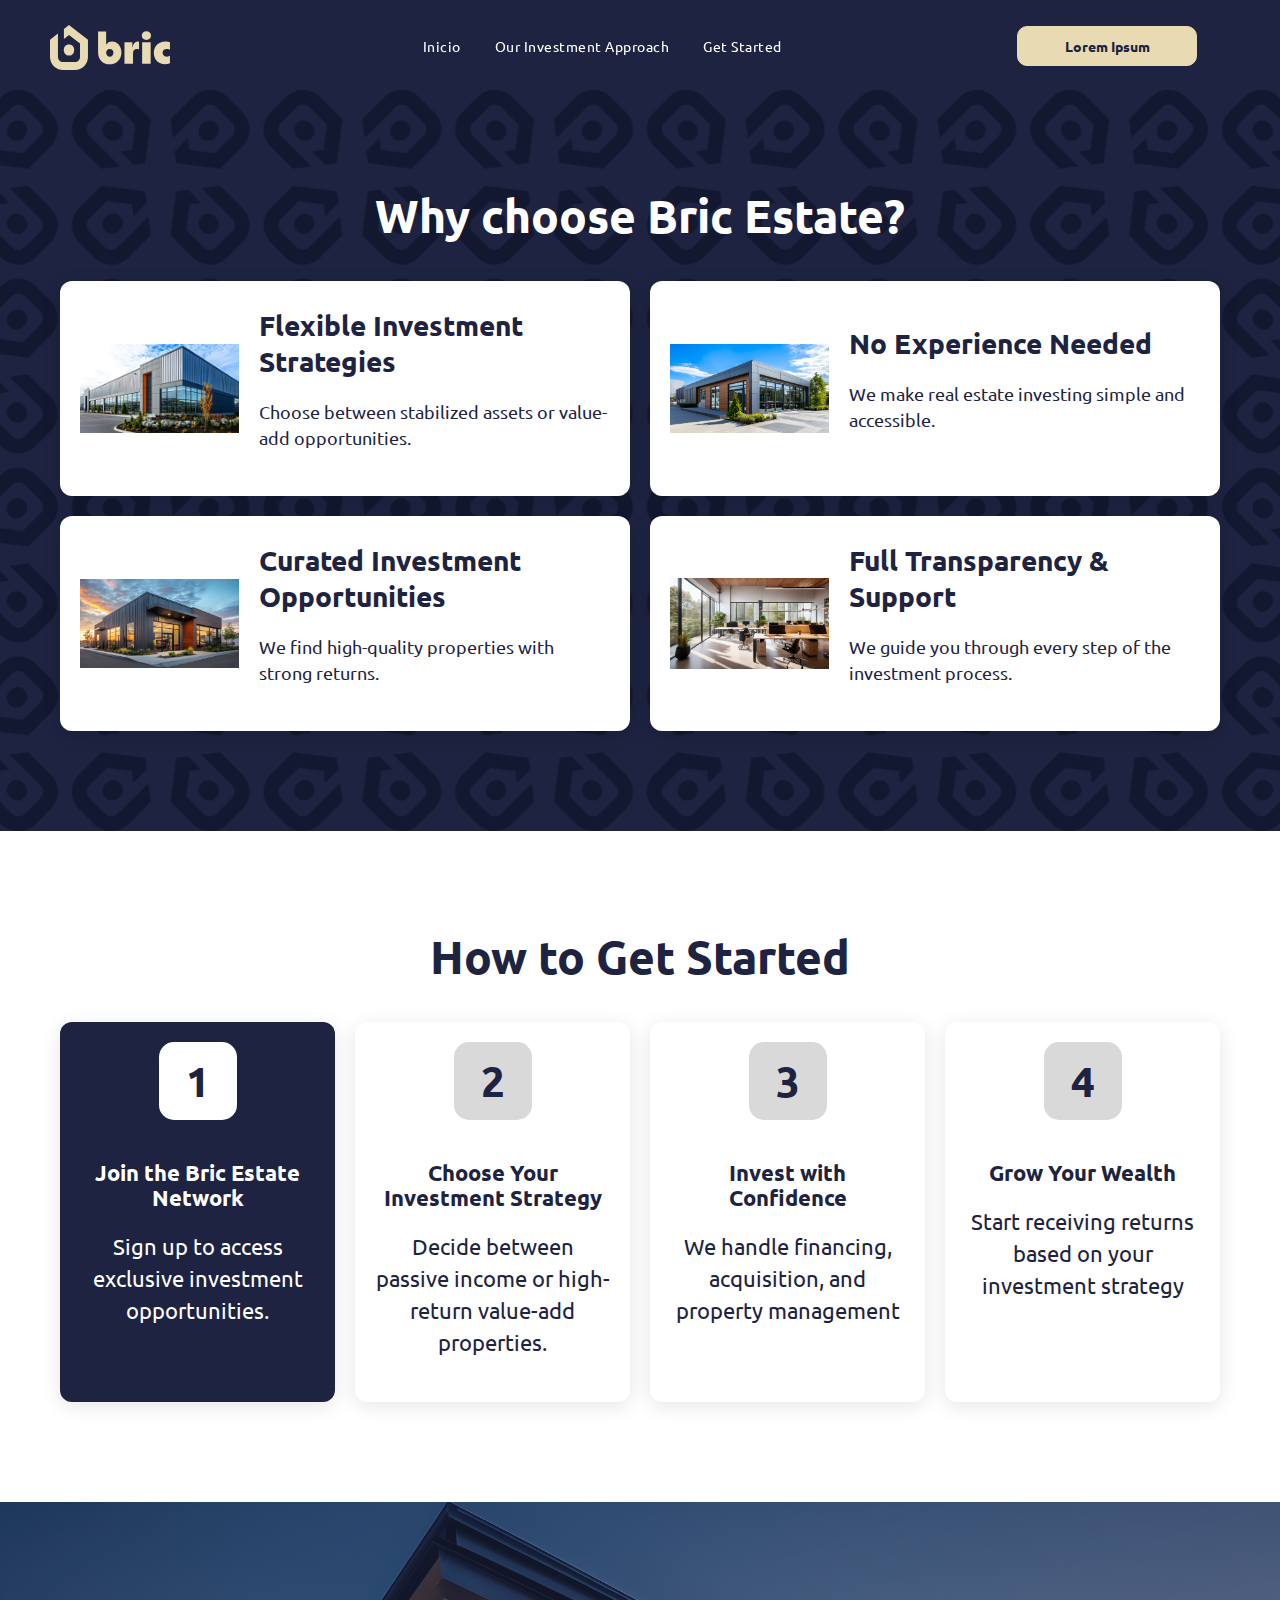
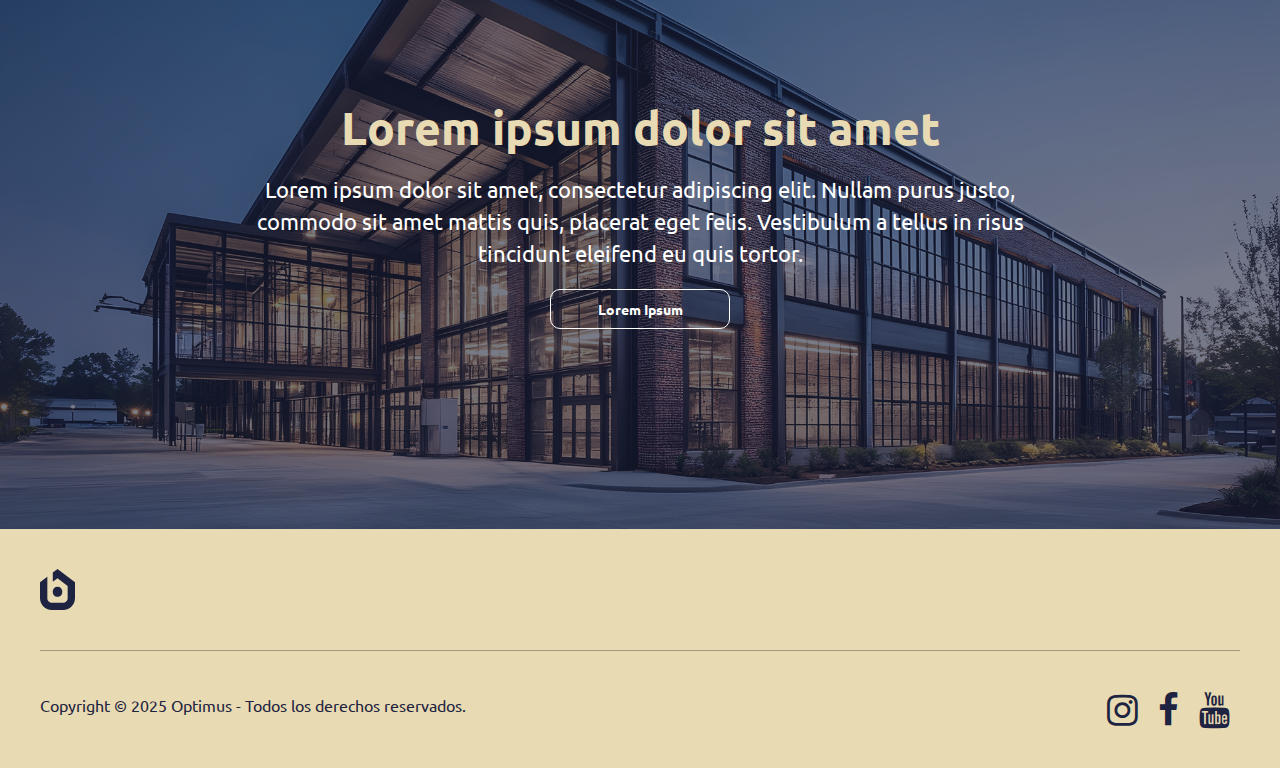
==== comenzar.html @ e25ad48d "fix" ====
<!DOCTYPE html>
<html lang="es">
  <head>
    <title>Bric</title>
    <meta charset="UTF-8">
    <link href="img/favicon.png" rel="shortcut icon">
    <meta name="viewport" content="width=device-width, initial-scale=1, maximum-scale=1">
    <link href="css/main.css?v=43115" rel="stylesheet" type="text/css">
    <script src="js/main.js?v=43115" type="text/javascript"></script>
    <!-- Meta tags facebook-->
    <meta property="og:title" content="#">
    <meta property="og:description" content="#">
    <meta property="og:image" content="#">
    <!-- Meta tags twitter cards-->
    <meta name="twitter:card" content="summary_large_image">
    <meta name="twitter:title" content="#">
    <meta name="twitter:description" content="#">
    <meta name="twitter:image" content="#"><link rel="preconnect" href="https://fonts.googleapis.com">
    <link rel="preconnect" href="https://fonts.gstatic.com" crossorigin>
    <link href="https://fonts.googleapis.com/css2?family=Ubuntu:ital,wght@0,300;0,400;0,500;0,700;1,300;1,400;1,500;1,700&display=swap" rel="stylesheet">
    <link rel="stylesheet" href="https://fonts.googleapis.com/css2?family=Material+Symbols+Rounded:opsz,wght,FILL,GRAD@48,400,0,0">
  </head>
  <body>
    <header>
      <div class="header__primary">
        <div class="header__wrap">
          <div class="header__inner">
            <div class="header__logo"><a href="index.html"><img src="img/icons/logo-bric.svg"></a></div>
            <div class="header__nav">
              <div class="header__nav__bg"></div>
              <div class="header__nav__nav">
                <div class="header__nav__close">
                  <div></div>
                  <div></div>
                </div>
                <div class="header__nav__back">
                  <div></div>
                  <div></div>
                  <div></div>
                </div>
                <div class="header__menu">
                  <nav>
                    <ul>
                      <li><a href="index.html">Inicio</a></li>
                      <li><a href="enfoque.html">Our Investment Approach</a></li>
                      <li><a href="comenzar.html">Get Started</a></li>
                    </ul>
                  </nav>
                </div>
              </div>
            </div>
            <div class="header__right">
              <div class="header__buttons"> 
                <div class="header__button"> <a href="#" class="btn">Lorem Ipsum</a></div>
              </div>
              <div class="header__item header__item--ham">
                <div class="header__ham"><span></span><span></span><span></span></div>
              </div>
            </div>
            <div class="header__nav__mobile">
              <div class="header__nav__opacity"> </div>
              <div class="header__nav__nav"> 
                <div class="header__nav__nav__header"> 
                  <div class="header__nav__isotipo"> <img src="img/icons/logo-bric.svg"></div>
                  <div class="header__nav__close">
                    <div></div>
                    <div></div>
                  </div>
                  <div class="header__nav__back">
                    <div></div>
                    <div></div>
                    <div></div>
                  </div>
                </div>
                <div class="header__nav__nav__body">
                  <div class="header__nav__nav__menu"> 
                    <ul>
                      <li><a href="index.html">Inicio</a></li>
                      <li><a href="enfoque.html">Our Investment Approach</a></li>
                      <li><a href="comenzar.html">Get Started</a></li>
                    </ul>
                  </div>
                </div>
              </div>
            </div>
          </div>
        </div>
      </div>
    </header>
    <div id="sections">
      <section class="section--why">
        <div class="section__bg">
          <div class="bg"> <img src="img/uploads/image-pattern.svg"></div>
        </div>
        <div class="section__wrap">
          <div class="section__header"> 
            <h1 class="section__title">Why choose Bric Estate?</h1>
          </div>
          <div class="section__body">
            <div class="cols cols-gutter-2">
              <div class="col-md-6">
                <article class="article--why">
                  <div class="article__image"><img src="img/uploads/1.png"></div>
                  <div class="article__body">
                    <h4 class="article__title">Flexible Investment Strategies</h4>
                    <p>Choose between stabilized assets or value-add opportunities.</p>
                  </div>
                </article>
              </div>
              <div class="col-md-6">
                <article class="article--why">
                  <div class="article__image"><img src="img/uploads/2.png"></div>
                  <div class="article__body">
                    <h4 class="article__title">No Experience Needed</h4>
                    <p>We make real estate investing simple and accessible.</p>
                  </div>
                </article>
              </div>
              <div class="col-md-6">
                <article class="article--why">
                  <div class="article__image"><img src="img/uploads/3.png"></div>
                  <div class="article__body">
                    <h4 class="article__title">Curated Investment Opportunities</h4>
                    <p>We find high-quality properties with strong returns.</p>
                  </div>
                </article>
              </div>
              <div class="col-md-6">
                <article class="article--why">
                  <div class="article__image"><img src="img/uploads/4.png"></div>
                  <div class="article__body">
                    <h4 class="article__title">Full Transparency & Support</h4>
                    <p>We guide you through every step of the investment process.</p>
                  </div>
                </article>
              </div>
            </div>
          </div>
        </div>
      </section>
      <section class="section--started">
        <div class="section__wrap">
          <div class="section__header">
            <h3 class="h1 section__title">How to Get Started</h3>
          </div>
          <div class="section__body">
            <div class="cols cols-gutter-2">
              <div class="col-md-3">
                <article class="article--started current">
                  <div class="article__number"><span>1</span></div>
                  <h4 class="article__title">Join the Bric Estate Network</h4>
                  <p>Sign up to access exclusive investment opportunities.</p>
                </article>
              </div>
              <div class="col-md-3">
                <article class="article--started">
                  <div class="article__number"><span>2</span></div>
                  <h4 class="article__title">Choose Your Investment Strategy</h4>
                  <p>Decide between passive income or high-return value-add properties.</p>
                </article>
              </div>
              <div class="col-md-3">
                <article class="article--started">
                  <div class="article__number"><span>3</span></div>
                  <h4 class="article__title">Invest with Confidence</h4>
                  <p>We handle financing, acquisition, and property management</p>
                </article>
              </div>
              <div class="col-md-3">
                <article class="article--started">
                  <div class="article__number"><span>4</span></div>
                  <h4 class="article__title">Grow Your Wealth</h4>
                  <p>Start receiving returns based on your investment strategy</p>
                </article>
              </div>
            </div>
          </div>
        </div>
      </section>
      <section class="section--banner">
        <div class="section__bg">
          <div class="bg"><img src="img/uploads/5.png"></div>
        </div>
        <div class="section__wrap section__wrap--big">
          <div class="section__body">
            <div class="section__content">
              <h3 class="h1 section__title">Lorem ipsum dolor sit amet</h3>
              <p>Lorem ipsum dolor sit amet, consectetur adipiscing elit. Nullam purus justo, commodo sit amet mattis quis, placerat eget felis. Vestibulum a tellus in risus tincidunt eleifend eu quis tortor.</p><a href="#" class="btn btn--transparent">Lorem Ipsum</a>
            </div>
          </div>
        </div>
      </section>
    </div>
    <footer>
      <div class="footer__wrap"> 
        <div class="footer__primary">
          <div class="footer__flex">
            <div class="footer__logo">
              <div class="footer__img"><img src="img/icons/isotipo-bric.svg"></div>
            </div>
          </div>
        </div>
        <div class="footer__secondary">
          <div class="footer__copyright">
            <p>Copyright © 2025 Optimus - Todos los derechos reservados.</p>
          </div>
          <div class="footer__socials"> 
            <div class="footer__social"> <a href="#"><span class="fa fa-instagram"></span></a></div>
            <div class="footer__social"> <a href="#"><span class="fa fa-facebook"></span></a></div>
            <div class="footer__social"> <a href="#"><span class="fa fa-youtube"></span></a></div>
          </div>
        </div>
      </div>
    </footer>
  </body>
</html>
---- css/main.css ----
.clearfix:before,
.clearfix:after {
  content: " ";
  display: table;
}
.clearfix:after {
  clear: both;
}
.pull-right {
  float: right !important;
}
.pull-left {
  float: left !important;
}
.hide {
  display: none !important;
}
.show {
  display: block !important;
}
.invisible {
  visibility: hidden;
}
.hidden {
  display: none !important;
}
.affix {
  position: fixed;
}
* {
  margin: 0;
  padding: 0;
  border: 0;
  outline: 0;
  -moz-box-sizing: border-box;
       box-sizing: border-box;
}
html {
  min-height: 100%;
  position: relative;
}
body {
  -webkit-font-smoothing: antialiased;
  background: #fff;
  margin: 0;
}
body,
button,
input,
textarea,
select {
  font-family: 'Ubuntu', sans-serif;
  font-size: 16px;
  line-height: 22px;
  color: #1d2340;
}
a,
button,
input,
textarea,
select {
  transition: 0.2s ease;
}
a {
  color: #1d2340;
  text-decoration: none;
}
a.a-classic {
  text-decoration: underline;
}
a:hover {
  cursor: pointer;
}
button:hover,
select:hover,
label:hover,
input[type='checkbox']:hover,
input[type='radio']:hover {
  cursor: pointer;
}
h1,
h2,
h3,
h4,
h5,
.h1,
.h2,
.h3,
.h4,
.h5 {
  margin-bottom: 10px;
  font-family: 'Ubuntu', sans-serif;
  font-weight: 500;
}
p {
  margin-bottom: 10px;
}
h1,
.h1 {
  font-size: 38px;
  line-height: 42px;
}
@media (min-width: 960px) {
  h1,
  .h1 {
    font-size: 46px;
    line-height: 51px;
  }
}
h2,
.h2 {
  font-size: 30px;
  line-height: 33px;
}
@media (min-width: 720px) {
  h2,
  .h2 {
    font-size: 38px;
    line-height: 42px;
  }
}
h3,
.h3 {
  font-size: 22px;
  line-height: 25px;
}
@media (min-width: 480px) {
  h3,
  .h3 {
    font-size: 30px;
    line-height: 33px;
  }
}
h4,
.h4 {
  font-size: 18px;
  line-height: 25px;
}
@media (min-width: 480px) {
  h4,
  .h4 {
    font-size: 22px;
    line-height: 25px;
  }
}
h5,
.h5 {
  font-size: 14px;
  line-height: 16px;
}
ul,
ol {
  list-style-type: none;
}
img {
  display: block;
  width: auto;
  height: auto;
  max-width: 100%;
  margin: 0 auto;
}
svg {
  display: block;
  max-width: 100%;
}
.col-xs-1,
.col-sm-1,
.col-md-1,
.col-lg-1,
.col-xs-2,
.col-sm-2,
.col-md-2,
.col-lg-2,
.col-xs-3,
.col-sm-3,
.col-md-3,
.col-lg-3,
.col-xs-4,
.col-sm-4,
.col-md-4,
.col-lg-4,
.col-xs-5,
.col-sm-5,
.col-md-5,
.col-lg-5,
.col-xs-6,
.col-sm-6,
.col-md-6,
.col-lg-6,
.col-xs-7,
.col-sm-7,
.col-md-7,
.col-lg-7,
.col-xs-8,
.col-sm-8,
.col-md-8,
.col-lg-8,
.col-xs-9,
.col-sm-9,
.col-md-9,
.col-lg-9,
.col-xs-10,
.col-sm-10,
.col-md-10,
.col-lg-10,
.col-xs-11,
.col-sm-11,
.col-md-11,
.col-lg-11,
.col-xs-12,
.col-sm-12,
.col-md-12,
.col-lg-12 {
  position: relative;
  min-height: 1px;
  padding-left: 5px;
  padding-right: 5px;
}
.row {
  margin-left: -5px;
  margin-right: -5px;
}
.row:before,
.row:after {
  content: " ";
  display: table;
}
.row:after {
  clear: both;
}
.cols {
  margin-left: -5px;
  margin-right: -5px;
}
.cols:before,
.cols:after {
  content: " ";
  display: table;
}
.cols:after {
  clear: both;
}
.cols>div {
  margin-bottom: 10px;
  -moz-box-sizing: border-box;
       box-sizing: border-box;
}
.cols:last-child {
  margin-bottom: -10px;
}
.cols.cols-gutter-0 {
  margin-left: 0;
  margin-right: 0;
}
.cols.cols-gutter-0:before,
.cols.cols-gutter-0:after {
  content: " ";
  display: table;
}
.cols.cols-gutter-0:after {
  clear: both;
}
.cols.cols-gutter-0>div {
  padding-left: 0;
  padding-right: 0;
  margin-bottom: 0;
}
.cols.cols-gutter-0:last-child {
  margin-bottom: 0;
}
.cols.cols-gutter-1 {
  margin-left: 0;
  margin-right: 0;
}
.cols.cols-gutter-1:before,
.cols.cols-gutter-1:after {
  content: " ";
  display: table;
}
.cols.cols-gutter-1:after {
  clear: both;
}
.cols.cols-gutter-1>div {
  padding-left: 0px;
  padding-right: 0px;
  margin-bottom: 5px;
}
.cols.cols-gutter-1>div:last-child {
  margin-bottom: 0px;
}
@media (min-width: 960px) {
  .cols.cols-gutter-1>div {
    padding-left: 5px;
    padding-right: 5px;
    margin-bottom: 5px;
  }
  .cols.cols-gutter-1>div:last-child {
    margin-bottom: 5px;
  }
}
.cols.cols-gutter-buttons {
  margin-left: 0;
  margin-right: 0;
}
.cols.cols-gutter-buttons:before,
.cols.cols-gutter-buttons:after {
  content: " ";
  display: table;
}
.cols.cols-gutter-buttons:after {
  clear: both;
}
.cols.cols-gutter-buttons>div {
  padding-left: 0px;
  padding-right: 4px;
  margin-bottom: 10px;
}
.cols.cols-gutter-buttons>div:last-child {
  padding-right: 0px;
}
@media (min-width: 960px) {
  .cols.cols-gutter-2 {
    margin-left: -10px;
    margin-right: -10px;
  }
  .cols.cols-gutter-2:before,
  .cols.cols-gutter-2:after {
    content: " ";
    display: table;
  }
  .cols.cols-gutter-2:after {
    clear: both;
  }
  .cols.cols-gutter-2>div {
    padding-left: 10px;
    padding-right: 10px;
    margin-bottom: 20px;
  }
  .cols.cols-gutter-2:last-child {
    margin-bottom: -20px;
  }
}
@media (max-width: 960px) {
  .cols.cols-scroll {
    overflow: auto;
    -webkit-overflow-scrolling: touch;
    white-space: nowrap;
    margin: 0 -20px -20px;
    padding: 0 20px 20px;
  }
  .cols.cols-scroll>div {
    display: inline-block;
    vertical-align: top;
    width: 320px;
    white-space: normal;
    margin: 0;
    padding: 0 10px 0 0;
  }
  .cols.cols-scroll>div:last-child {
    margin-right: 15px;
  }
  .cols.cols-gutter-min {
    margin-left: 0;
    margin-right: 0;
  }
  .cols.cols-gutter-min:before,
  .cols.cols-gutter-min:after {
    content: " ";
    display: table;
  }
  .cols.cols-gutter-min:after {
    clear: both;
  }
  .cols.cols-gutter-min>div {
    padding-left: 5px;
    padding-right: 5px;
    margin-bottom: 10px;
  }
  .cols.cols-gutter-min:last-child {
    margin-bottom: 10px;
  }
}
@media (max-width: 1200px) {
  .cols.cols-scroll-limit {
    overflow: auto;
    -webkit-overflow-scrolling: touch;
    white-space: nowrap;
    margin: 0 -20px -20px;
    padding: 0 20px 20px;
  }
  .cols.cols-scroll-limit>div {
    display: inline-block;
    vertical-align: top;
    width: 300px;
    white-space: normal;
    margin: 0;
    padding: 0 10px 0 0;
  }
  .cols.cols-scroll-limit>div:last-child {
    margin-right: 15px;
  }
  .cols.cols-gutter-min {
    margin-left: 0;
    margin-right: 0;
  }
  .cols.cols-gutter-min:before,
  .cols.cols-gutter-min:after {
    content: " ";
    display: table;
  }
  .cols.cols-gutter-min:after {
    clear: both;
  }
  .cols.cols-gutter-min>div {
    padding-left: 5px;
    padding-right: 5px;
    margin-bottom: 10px;
  }
  .cols.cols-gutter-min:last-child {
    margin-bottom: 10px;
  }
}
@media (max-width: 960px) and (min-width: 960px) {
  .cols.cols-scroll {
    margin-right: -40px;
  }
}
@media (max-width: 1200px) and (min-width: 720px) {
  .cols.cols-scroll-limit {
    margin-right: -40px;
  }
}
.col-xs-1,
.col-xs-2,
.col-xs-3,
.col-xs-4,
.col-xs-5,
.col-xs-6,
.col-xs-7,
.col-xs-8,
.col-xs-9,
.col-xs-10,
.col-xs-11,
.col-xs-12 {
  float: left;
}
.col-xs-12 {
  width: 100%;
}
.col-xs-11 {
  width: 91.66666666666666%;
}
.col-xs-10 {
  width: 83.33333333333334%;
}
.col-xs-9 {
  width: 75%;
}
.col-xs-8 {
  width: 66.66666666666666%;
}
.col-xs-7 {
  width: 58.333333333333336%;
}
.col-xs-6 {
  width: 50%;
}
.col-xs-5 {
  width: 41.66666666666667%;
}
.col-xs-4 {
  width: 33.33333333333333%;
}
.col-xs-3 {
  width: 25%;
}
.col-xs-2 {
  width: 16.666666666666664%;
}
.col-xs-1 {
  width: 8.333333333333332%;
}
.col-xs-pull-12 {
  right: 100%;
}
.col-xs-pull-11 {
  right: 91.66666666666666%;
}
.col-xs-pull-10 {
  right: 83.33333333333334%;
}
.col-xs-pull-9 {
  right: 75%;
}
.col-xs-pull-8 {
  right: 66.66666666666666%;
}
.col-xs-pull-7 {
  right: 58.333333333333336%;
}
.col-xs-pull-6 {
  right: 50%;
}
.col-xs-pull-5 {
  right: 41.66666666666667%;
}
.col-xs-pull-4 {
  right: 33.33333333333333%;
}
.col-xs-pull-3 {
  right: 25%;
}
.col-xs-pull-2 {
  right: 16.666666666666664%;
}
.col-xs-pull-1 {
  right: 8.333333333333332%;
}
.col-xs-pull-0 {
  right: auto;
}
.col-xs-push-12 {
  left: 100%;
}
.col-xs-push-11 {
  left: 91.66666666666666%;
}
.col-xs-push-10 {
  left: 83.33333333333334%;
}
.col-xs-push-9 {
  left: 75%;
}
.col-xs-push-8 {
  left: 66.66666666666666%;
}
.col-xs-push-7 {
  left: 58.333333333333336%;
}
.col-xs-push-6 {
  left: 50%;
}
.col-xs-push-5 {
  left: 41.66666666666667%;
}
.col-xs-push-4 {
  left: 33.33333333333333%;
}
.col-xs-push-3 {
  left: 25%;
}
.col-xs-push-2 {
  left: 16.666666666666664%;
}
.col-xs-push-1 {
  left: 8.333333333333332%;
}
.col-xs-push-0 {
  left: auto;
}
.col-xs-offset-12 {
  margin-left: 100%;
}
.col-xs-offset-11 {
  margin-left: 91.66666666666666%;
}
.col-xs-offset-10 {
  margin-left: 83.33333333333334%;
}
.col-xs-offset-9 {
  margin-left: 75%;
}
.col-xs-offset-8 {
  margin-left: 66.66666666666666%;
}
.col-xs-offset-7 {
  margin-left: 58.333333333333336%;
}
.col-xs-offset-6 {
  margin-left: 50%;
}
.col-xs-offset-5 {
  margin-left: 41.66666666666667%;
}
.col-xs-offset-4 {
  margin-left: 33.33333333333333%;
}
.col-xs-offset-3 {
  margin-left: 25%;
}
.col-xs-offset-2 {
  margin-left: 16.666666666666664%;
}
.col-xs-offset-1 {
  margin-left: 8.333333333333332%;
}
.col-xs-offset-0 {
  margin-left: 0;
}
@media (min-width: 480px) {
  .col-sm-1,
  .col-sm-2,
  .col-sm-3,
  .col-sm-4,
  .col-sm-5,
  .col-sm-6,
  .col-sm-7,
  .col-sm-8,
  .col-sm-9,
  .col-sm-10,
  .col-sm-11,
  .col-sm-12 {
    float: left;
  }
  .col-sm-12 {
    width: 100%;
  }
  .col-sm-11 {
    width: 91.66666666666666%;
  }
  .col-sm-10 {
    width: 83.33333333333334%;
  }
  .col-sm-9 {
    width: 75%;
  }
  .col-sm-8 {
    width: 66.66666666666666%;
  }
  .col-sm-7 {
    width: 58.333333333333336%;
  }
  .col-sm-6 {
    width: 50%;
  }
  .col-sm-5 {
    width: 41.66666666666667%;
  }
  .col-sm-4 {
    width: 33.33333333333333%;
  }
  .col-sm-3 {
    width: 25%;
  }
  .col-sm-2 {
    width: 16.666666666666664%;
  }
  .col-sm-1 {
    width: 8.333333333333332%;
  }
  .col-sm-pull-12 {
    right: 100%;
  }
  .col-sm-pull-11 {
    right: 91.66666666666666%;
  }
  .col-sm-pull-10 {
    right: 83.33333333333334%;
  }
  .col-sm-pull-9 {
    right: 75%;
  }
  .col-sm-pull-8 {
    right: 66.66666666666666%;
  }
  .col-sm-pull-7 {
    right: 58.333333333333336%;
  }
  .col-sm-pull-6 {
    right: 50%;
  }
  .col-sm-pull-5 {
    right: 41.66666666666667%;
  }
  .col-sm-pull-4 {
    right: 33.33333333333333%;
  }
  .col-sm-pull-3 {
    right: 25%;
  }
  .col-sm-pull-2 {
    right: 16.666666666666664%;
  }
  .col-sm-pull-1 {
    right: 8.333333333333332%;
  }
  .col-sm-pull-0 {
    right: auto;
  }
  .col-sm-push-12 {
    left: 100%;
  }
  .col-sm-push-11 {
    left: 91.66666666666666%;
  }
  .col-sm-push-10 {
    left: 83.33333333333334%;
  }
  .col-sm-push-9 {
    left: 75%;
  }
  .col-sm-push-8 {
    left: 66.66666666666666%;
  }
  .col-sm-push-7 {
    left: 58.333333333333336%;
  }
  .col-sm-push-6 {
    left: 50%;
  }
  .col-sm-push-5 {
    left: 41.66666666666667%;
  }
  .col-sm-push-4 {
    left: 33.33333333333333%;
  }
  .col-sm-push-3 {
    left: 25%;
  }
  .col-sm-push-2 {
    left: 16.666666666666664%;
  }
  .col-sm-push-1 {
    left: 8.333333333333332%;
  }
  .col-sm-push-0 {
    left: auto;
  }
  .col-sm-offset-12 {
    margin-left: 100%;
  }
  .col-sm-offset-11 {
    margin-left: 91.66666666666666%;
  }
  .col-sm-offset-10 {
    margin-left: 83.33333333333334%;
  }
  .col-sm-offset-9 {
    margin-left: 75%;
  }
  .col-sm-offset-8 {
    margin-left: 66.66666666666666%;
  }
  .col-sm-offset-7 {
    margin-left: 58.333333333333336%;
  }
  .col-sm-offset-6 {
    margin-left: 50%;
  }
  .col-sm-offset-5 {
    margin-left: 41.66666666666667%;
  }
  .col-sm-offset-4 {
    margin-left: 33.33333333333333%;
  }
  .col-sm-offset-3 {
    margin-left: 25%;
  }
  .col-sm-offset-2 {
    margin-left: 16.666666666666664%;
  }
  .col-sm-offset-1 {
    margin-left: 8.333333333333332%;
  }
  .col-sm-offset-0 {
    margin-left: 0;
  }
}
@media (min-width: 720px) {
  .col-md-1,
  .col-md-2,
  .col-md-3,
  .col-md-4,
  .col-md-5,
  .col-md-6,
  .col-md-7,
  .col-md-8,
  .col-md-9,
  .col-md-10,
  .col-md-11,
  .col-md-12 {
    float: left;
  }
  .col-md-12 {
    width: 100%;
  }
  .col-md-11 {
    width: 91.66666666666666%;
  }
  .col-md-10 {
    width: 83.33333333333334%;
  }
  .col-md-9 {
    width: 75%;
  }
  .col-md-8 {
    width: 66.66666666666666%;
  }
  .col-md-7 {
    width: 58.333333333333336%;
  }
  .col-md-6 {
    width: 50%;
  }
  .col-md-5 {
    width: 41.66666666666667%;
  }
  .col-md-4 {
    width: 33.33333333333333%;
  }
  .col-md-3 {
    width: 25%;
  }
  .col-md-2 {
    width: 16.666666666666664%;
  }
  .col-md-1 {
    width: 8.333333333333332%;
  }
  .col-md-pull-12 {
    right: 100%;
  }
  .col-md-pull-11 {
    right: 91.66666666666666%;
  }
  .col-md-pull-10 {
    right: 83.33333333333334%;
  }
  .col-md-pull-9 {
    right: 75%;
  }
  .col-md-pull-8 {
    right: 66.66666666666666%;
  }
  .col-md-pull-7 {
    right: 58.333333333333336%;
  }
  .col-md-pull-6 {
    right: 50%;
  }
  .col-md-pull-5 {
    right: 41.66666666666667%;
  }
  .col-md-pull-4 {
    right: 33.33333333333333%;
  }
  .col-md-pull-3 {
    right: 25%;
  }
  .col-md-pull-2 {
    right: 16.666666666666664%;
  }
  .col-md-pull-1 {
    right: 8.333333333333332%;
  }
  .col-md-pull-0 {
    right: auto;
  }
  .col-md-push-12 {
    left: 100%;
  }
  .col-md-push-11 {
    left: 91.66666666666666%;
  }
  .col-md-push-10 {
    left: 83.33333333333334%;
  }
  .col-md-push-9 {
    left: 75%;
  }
  .col-md-push-8 {
    left: 66.66666666666666%;
  }
  .col-md-push-7 {
    left: 58.333333333333336%;
  }
  .col-md-push-6 {
    left: 50%;
  }
  .col-md-push-5 {
    left: 41.66666666666667%;
  }
  .col-md-push-4 {
    left: 33.33333333333333%;
  }
  .col-md-push-3 {
    left: 25%;
  }
  .col-md-push-2 {
    left: 16.666666666666664%;
  }
  .col-md-push-1 {
    left: 8.333333333333332%;
  }
  .col-md-push-0 {
    left: auto;
  }
  .col-md-offset-12 {
    margin-left: 100%;
  }
  .col-md-offset-11 {
    margin-left: 91.66666666666666%;
  }
  .col-md-offset-10 {
    margin-left: 83.33333333333334%;
  }
  .col-md-offset-9 {
    margin-left: 75%;
  }
  .col-md-offset-8 {
    margin-left: 66.66666666666666%;
  }
  .col-md-offset-7 {
    margin-left: 58.333333333333336%;
  }
  .col-md-offset-6 {
    margin-left: 50%;
  }
  .col-md-offset-5 {
    margin-left: 41.66666666666667%;
  }
  .col-md-offset-4 {
    margin-left: 33.33333333333333%;
  }
  .col-md-offset-3 {
    margin-left: 25%;
  }
  .col-md-offset-2 {
    margin-left: 16.666666666666664%;
  }
  .col-md-offset-1 {
    margin-left: 8.333333333333332%;
  }
  .col-md-offset-0 {
    margin-left: 0;
  }
}
@media (min-width: 960px) {
  .col-lg-1,
  .col-lg-2,
  .col-lg-3,
  .col-lg-4,
  .col-lg-5,
  .col-lg-6,
  .col-lg-7,
  .col-lg-8,
  .col-lg-9,
  .col-lg-10,
  .col-lg-11,
  .col-lg-12 {
    float: left;
  }
  .col-lg-12 {
    width: 100%;
  }
  .col-lg-11 {
    width: 91.66666666666666%;
  }
  .col-lg-10 {
    width: 83.33333333333334%;
  }
  .col-lg-9 {
    width: 75%;
  }
  .col-lg-8 {
    width: 66.66666666666666%;
  }
  .col-lg-7 {
    width: 58.333333333333336%;
  }
  .col-lg-6 {
    width: 50%;
  }
  .col-lg-5 {
    width: 41.66666666666667%;
  }
  .col-lg-4 {
    width: 33.33333333333333%;
  }
  .col-lg-3 {
    width: 25%;
  }
  .col-lg-2 {
    width: 16.666666666666664%;
  }
  .col-lg-1 {
    width: 8.333333333333332%;
  }
  .col-lg-pull-12 {
    right: 100%;
  }
  .col-lg-pull-11 {
    right: 91.66666666666666%;
  }
  .col-lg-pull-10 {
    right: 83.33333333333334%;
  }
  .col-lg-pull-9 {
    right: 75%;
  }
  .col-lg-pull-8 {
    right: 66.66666666666666%;
  }
  .col-lg-pull-7 {
    right: 58.333333333333336%;
  }
  .col-lg-pull-6 {
    right: 50%;
  }
  .col-lg-pull-5 {
    right: 41.66666666666667%;
  }
  .col-lg-pull-4 {
    right: 33.33333333333333%;
  }
  .col-lg-pull-3 {
    right: 25%;
  }
  .col-lg-pull-2 {
    right: 16.666666666666664%;
  }
  .col-lg-pull-1 {
    right: 8.333333333333332%;
  }
  .col-lg-pull-0 {
    right: auto;
  }
  .col-lg-push-12 {
    left: 100%;
  }
  .col-lg-push-11 {
    left: 91.66666666666666%;
  }
  .col-lg-push-10 {
    left: 83.33333333333334%;
  }
  .col-lg-push-9 {
    left: 75%;
  }
  .col-lg-push-8 {
    left: 66.66666666666666%;
  }
  .col-lg-push-7 {
    left: 58.333333333333336%;
  }
  .col-lg-push-6 {
    left: 50%;
  }
  .col-lg-push-5 {
    left: 41.66666666666667%;
  }
  .col-lg-push-4 {
    left: 33.33333333333333%;
  }
  .col-lg-push-3 {
    left: 25%;
  }
  .col-lg-push-2 {
    left: 16.666666666666664%;
  }
  .col-lg-push-1 {
    left: 8.333333333333332%;
  }
  .col-lg-push-0 {
    left: auto;
  }
  .col-lg-offset-12 {
    margin-left: 100%;
  }
  .col-lg-offset-11 {
    margin-left: 91.66666666666666%;
  }
  .col-lg-offset-10 {
    margin-left: 83.33333333333334%;
  }
  .col-lg-offset-9 {
    margin-left: 75%;
  }
  .col-lg-offset-8 {
    margin-left: 66.66666666666666%;
  }
  .col-lg-offset-7 {
    margin-left: 58.333333333333336%;
  }
  .col-lg-offset-6 {
    margin-left: 50%;
  }
  .col-lg-offset-5 {
    margin-left: 41.66666666666667%;
  }
  .col-lg-offset-4 {
    margin-left: 33.33333333333333%;
  }
  .col-lg-offset-3 {
    margin-left: 25%;
  }
  .col-lg-offset-2 {
    margin-left: 16.666666666666664%;
  }
  .col-lg-offset-1 {
    margin-left: 8.333333333333332%;
  }
  .col-lg-offset-0 {
    margin-left: 0;
  }
}
@-webkit-keyframes fadeIn {
  0% {
    opacity: 0;
  }
}
@keyframes fadeIn {
  0% {
    opacity: 0;
  }
}
@-webkit-keyframes fadeOut {
  100% {
    opacity: 0;
  }
}
@keyframes fadeOut {
  100% {
    opacity: 0;
  }
}
@-webkit-keyframes slideUp {
  0% {
    -webkit-transform: translateY(100%);
            transform: translateY(100%);
  }
}
@keyframes slideUp {
  0% {
    -webkit-transform: translateY(100%);
            transform: translateY(100%);
  }
}
@-webkit-keyframes slideFadeUp {
  0% {
    -webkit-transform: translateY(20px);
            transform: translateY(20px);
    opacity: 0;
  }
}
@keyframes slideFadeUp {
  0% {
    -webkit-transform: translateY(20px);
            transform: translateY(20px);
    opacity: 0;
  }
}
@-webkit-keyframes slideUpOut {
  100% {
    -webkit-transform: translateY(-100%);
            transform: translateY(-100%);
  }
}
@keyframes slideUpOut {
  100% {
    -webkit-transform: translateY(-100%);
            transform: translateY(-100%);
  }
}
@-webkit-keyframes slideDown {
  0% {
    -webkit-transform: translateY(-100%);
            transform: translateY(-100%);
  }
}
@keyframes slideDown {
  0% {
    -webkit-transform: translateY(-100%);
            transform: translateY(-100%);
  }
}
@-webkit-keyframes slideFadeDown {
  0% {
    -webkit-transform: translateY(-20px);
            transform: translateY(-20px);
    opacity: 0;
  }
}
@keyframes slideFadeDown {
  0% {
    -webkit-transform: translateY(-20px);
            transform: translateY(-20px);
    opacity: 0;
  }
}
@-webkit-keyframes slideDownOut {
  100% {
    -webkit-transform: translateY(100%);
            transform: translateY(100%);
  }
}
@keyframes slideDownOut {
  100% {
    -webkit-transform: translateY(100%);
            transform: translateY(100%);
  }
}
@-webkit-keyframes slideLeft {
  0% {
    -webkit-transform: translateX(100%);
            transform: translateX(100%);
  }
}
@keyframes slideLeft {
  0% {
    -webkit-transform: translateX(100%);
            transform: translateX(100%);
  }
}
@-webkit-keyframes slideFadeLeft {
  0% {
    -webkit-transform: translateX(20px);
            transform: translateX(20px);
    opacity: 0;
  }
}
@keyframes slideFadeLeft {
  0% {
    -webkit-transform: translateX(20px);
            transform: translateX(20px);
    opacity: 0;
  }
}
@-webkit-keyframes slideLeftOut {
  100% {
    -webkit-transform: translateX(-100%);
            transform: translateX(-100%);
  }
}
@keyframes slideLeftOut {
  100% {
    -webkit-transform: translateX(-100%);
            transform: translateX(-100%);
  }
}
@-webkit-keyframes slideRight {
  0% {
    -webkit-transform: translateX(-100%);
            transform: translateX(-100%);
  }
}
@keyframes slideRight {
  0% {
    -webkit-transform: translateX(-100%);
            transform: translateX(-100%);
  }
}
@-webkit-keyframes slideFadeRight {
  0% {
    -webkit-transform: translateX(-20px);
            transform: translateX(-20px);
    opacity: 0;
  }
}
@keyframes slideFadeRight {
  0% {
    -webkit-transform: translateX(-20px);
            transform: translateX(-20px);
    opacity: 0;
  }
}
@-webkit-keyframes slideRightOut {
  100% {
    -webkit-transform: translateX(100%);
            transform: translateX(100%);
  }
}
@keyframes slideRightOut {
  100% {
    -webkit-transform: translateX(100%);
            transform: translateX(100%);
  }
}
@-webkit-keyframes slideDiagonal-1 {
  50% {
    -webkit-transform: translate(-60px, 60px);
            transform: translate(-60px, 60px);
  }
  100% {
    -webkit-transform: translate(0px, 0px);
            transform: translate(0px, 0px);
  }
}
@keyframes slideDiagonal-1 {
  50% {
    -webkit-transform: translate(-60px, 60px);
            transform: translate(-60px, 60px);
  }
  100% {
    -webkit-transform: translate(0px, 0px);
            transform: translate(0px, 0px);
  }
}
@-webkit-keyframes slideDiagonal-2 {
  50% {
    -webkit-transform: translate(-40px, 40px);
            transform: translate(-40px, 40px);
  }
  100% {
    -webkit-transform: translate(0px, 0px);
            transform: translate(0px, 0px);
  }
}
@keyframes slideDiagonal-2 {
  50% {
    -webkit-transform: translate(-40px, 40px);
            transform: translate(-40px, 40px);
  }
  100% {
    -webkit-transform: translate(0px, 0px);
            transform: translate(0px, 0px);
  }
}
@-webkit-keyframes slideDiagonal-3 {
  50% {
    -webkit-transform: translate(-20px, 20px);
            transform: translate(-20px, 20px);
  }
  100% {
    -webkit-transform: translate(0px, 0px);
            transform: translate(0px, 0px);
  }
}
@keyframes slideDiagonal-3 {
  50% {
    -webkit-transform: translate(-20px, 20px);
            transform: translate(-20px, 20px);
  }
  100% {
    -webkit-transform: translate(0px, 0px);
            transform: translate(0px, 0px);
  }
}
@-webkit-keyframes slideDiagonalloading-1 {
  0% {
    -webkit-transform: translate(60px, -60px);
            transform: translate(60px, -60px);
  }
  30% {
    -webkit-transform: translate(80px, -80px);
            transform: translate(80px, -80px);
  }
  100% {
    -webkit-transform: translate(0px, 0px);
            transform: translate(0px, 0px);
  }
}
@keyframes slideDiagonalloading-1 {
  0% {
    -webkit-transform: translate(60px, -60px);
            transform: translate(60px, -60px);
  }
  30% {
    -webkit-transform: translate(80px, -80px);
            transform: translate(80px, -80px);
  }
  100% {
    -webkit-transform: translate(0px, 0px);
            transform: translate(0px, 0px);
  }
}
@-webkit-keyframes slideDiagonalloading-2 {
  0% {
    -webkit-transform: translate(40px, -40px);
            transform: translate(40px, -40px);
  }
  30% {
    -webkit-transform: translate(60px, -60px);
            transform: translate(60px, -60px);
  }
  100% {
    -webkit-transform: translate(0px, 0px);
            transform: translate(0px, 0px);
  }
}
@keyframes slideDiagonalloading-2 {
  0% {
    -webkit-transform: translate(40px, -40px);
            transform: translate(40px, -40px);
  }
  30% {
    -webkit-transform: translate(60px, -60px);
            transform: translate(60px, -60px);
  }
  100% {
    -webkit-transform: translate(0px, 0px);
            transform: translate(0px, 0px);
  }
}
@-webkit-keyframes slideDiagonalloading-3 {
  0% {
    -webkit-transform: translate(20px, -20px);
            transform: translate(20px, -20px);
  }
  30% {
    -webkit-transform: translate(40px, -40px);
            transform: translate(40px, -40px);
  }
  100% {
    -webkit-transform: translate(0px, 0px);
            transform: translate(0px, 0px);
  }
}
@keyframes slideDiagonalloading-3 {
  0% {
    -webkit-transform: translate(20px, -20px);
            transform: translate(20px, -20px);
  }
  30% {
    -webkit-transform: translate(40px, -40px);
            transform: translate(40px, -40px);
  }
  100% {
    -webkit-transform: translate(0px, 0px);
            transform: translate(0px, 0px);
  }
}
@-webkit-keyframes slideLeftloading {
  0% {
    -webkit-transform: translateX(500%);
            transform: translateX(500%);
  }
  20% {
    -webkit-transform: translateX(500%);
            transform: translateX(500%);
  }
}
@keyframes slideLeftloading {
  0% {
    -webkit-transform: translateX(500%);
            transform: translateX(500%);
  }
  20% {
    -webkit-transform: translateX(500%);
            transform: translateX(500%);
  }
}
@-webkit-keyframes scaleIn {
  0% {
    -webkit-transform: scale(0);
            transform: scale(0);
  }
}
@keyframes scaleIn {
  0% {
    -webkit-transform: scale(0);
            transform: scale(0);
  }
}
@-webkit-keyframes scaleFadeIn {
  0% {
    -webkit-transform: scale(1.2);
            transform: scale(1.2);
  }
}
@keyframes scaleFadeIn {
  0% {
    -webkit-transform: scale(1.2);
            transform: scale(1.2);
  }
}
@-webkit-keyframes scaleOut {
  100% {
    -webkit-transform: scale(0);
            transform: scale(0);
  }
}
@keyframes scaleOut {
  100% {
    -webkit-transform: scale(0);
            transform: scale(0);
  }
}
@-webkit-keyframes scaleFadeOut {
  100% {
    -webkit-transform: scale(0.8);
            transform: scale(0.8);
    opacity: 0;
  }
}
@keyframes scaleFadeOut {
  100% {
    -webkit-transform: scale(0.8);
            transform: scale(0.8);
    opacity: 0;
  }
}
@-webkit-keyframes translateBg {
  0% {
    -webkit-transform: translateY(-10%);
            transform: translateY(-10%);
  }
}
@keyframes translateBg {
  0% {
    -webkit-transform: translateY(-10%);
            transform: translateY(-10%);
  }
}
@-webkit-keyframes heightMd {
  0% {
    max-height: 0;
    overflow: hidden;
  }
  100% {
    max-height: 500px;
    overflow: hidden;
  }
}
@keyframes heightMd {
  0% {
    max-height: 0;
    overflow: hidden;
  }
  100% {
    max-height: 500px;
    overflow: hidden;
  }
}
@-webkit-keyframes bgIn {
  0% {
    -webkit-transform: translateY(-10%);
            transform: translateY(-10%);
  }
}
@keyframes bgIn {
  0% {
    -webkit-transform: translateY(-10%);
            transform: translateY(-10%);
  }
}
@-webkit-keyframes rotate360 {
  0% {
    -webkit-transform: rotate(-360deg);
            transform: rotate(-360deg);
  }
}
@keyframes rotate360 {
  0% {
    -webkit-transform: rotate(-360deg);
            transform: rotate(-360deg);
  }
}
@-webkit-keyframes lettertop {
  0% {
    -webkit-transform: translateY(24px);
            transform: translateY(24px);
  }
  50% {
    -webkit-transform: translateY(24px);
            transform: translateY(24px);
  }
  100% {
    -webkit-transform: translateY(0px);
            transform: translateY(0px);
  }
}
@keyframes lettertop {
  0% {
    -webkit-transform: translateY(24px);
            transform: translateY(24px);
  }
  50% {
    -webkit-transform: translateY(24px);
            transform: translateY(24px);
  }
  100% {
    -webkit-transform: translateY(0px);
            transform: translateY(0px);
  }
}
@-webkit-keyframes letterleft {
  0% {
    -webkit-transform: translateX(-200px);
            transform: translateX(-200px);
  }
  70% {
    -webkit-transform: translateX(-200px);
            transform: translateX(-200px);
  }
  100% {
    -webkit-transform: translateX(0px);
            transform: translateX(0px);
  }
}
@keyframes letterleft {
  0% {
    -webkit-transform: translateX(-200px);
            transform: translateX(-200px);
  }
  70% {
    -webkit-transform: translateX(-200px);
            transform: translateX(-200px);
  }
  100% {
    -webkit-transform: translateX(0px);
            transform: translateX(0px);
  }
}
article {
  position: relative;
  overflow: hidden;
  color: #1d2340;
  transition: 0.2s;
  padding: 20px;
  background-color: #fff;
  border-radius: 12px;
  box-shadow: 0px 4px 20px 0px rgba(0,0,0,0.102);
}
article a:after {
  content: "";
  position: absolute;
  top: 0;
  left: 0;
  width: 100%;
  height: 100%;
}
article .article__bg {
  position: absolute;
  top: 0;
  left: 0;
  width: 100%;
  height: 100%;
}
article .article__title {
  margin-bottom: 20px;
  font-weight: bold;
}
article p {
  font-weight: 400;
  margin-bottom: 20px;
}
@media (min-width: 720px) {
  article p {
    font-size: 22px;
    line-height: 32px;
  }
}
article.article--what {
  text-align: center;
}
@media (min-width: 720px) {
  article.article--what {
    min-height: 380px;
  }
}
article.article--what .article__body .article__title {
  font-size: 32px;
  line-height: 38px;
}
article.article--strategy {
  padding: 0;
  min-height: 300px;
}
article.article--strategy .article__header {
  background-color: #1d2340;
  color: #fff;
  padding: 20px;
  text-align: center;
}
article.article--strategy .article__header .article__text {
  font-size: 42px;
  line-height: 56px;
  font-weight: bold;
}
article.article--strategy .article__body {
  padding: 20px;
  text-align: center;
}
article.article--strategy .article__body .article__title {
  font-size: 28px;
  line-height: 36px;
}
article.article--feature {
  text-align: center;
  min-height: 380px;
}
article.article--feature .article__icon {
  margin-bottom: 20px;
}
article.article--feature .article__icon img {
  width: 80px;
}
article.article--feature .article__body {
  max-width: 80%;
  margin: 0 auto;
}
article.article--feature .article__body .article__title {
  font-size: 28px;
  line-height: 36px;
}
article.article--box {
  padding: 0;
  min-height: 400px;
}
article.article--box .article__bg {
  position: relative;
  height: 170px;
}
article.article--box .article__body {
  padding: 20px;
  margin: 0 auto;
  text-align: center;
}
article.article--box .article__body .article__title {
  font-size: 28px;
  line-height: 36px;
}
@media (min-width: 720px) {
  article.article--why {
    display: -ms-flexbox;
    display: flex;
    -ms-flex-align: center;
        align-items: center;
    min-height: 215px;
  }
}
article.article--why .article__image {
  margin-bottom: 20px;
}
@media (min-width: 720px) {
  article.article--why .article__image {
    margin-bottom: 0px;
    width: 100%;
    max-width: 30%;
    margin-right: 20px;
  }
}
article.article--why .article__body .article__title {
  font-size: 28px;
  line-height: 36px;
}
article.article--why .article__body p {
  font-size: 18px;
  line-height: 26px;
}
article.article--started {
  text-align: center;
}
@media (min-width: 720px) {
  article.article--started {
    min-height: 380px;
  }
}
article.article--started.current {
  background-color: #1d2340;
  color: #fff;
}
article.article--started.current .article__number {
  background-color: #fff;
}
article.article--started .article__number {
  width: 78px;
  height: 78px;
  border-radius: 15px;
  background-color: #d9d9d9;
  display: -ms-flexbox;
  display: flex;
  -ms-flex-pack: center;
      justify-content: center;
  -ms-flex-align: center;
      align-items: center;
  margin: 0 auto;
  margin-bottom: 40px;
  color: #1d2340;
}
article.article--started .article__number span {
  font-size: 42px;
  font-weight: bold;
}
article.article--started .article__body .article__title {
  font-size: 32px;
  line-height: 38px;
}
.bg {
  position: absolute;
  top: 0;
  left: 0;
  width: 100%;
  height: 100%;
  background: center center no-repeat;
  background-size: cover;
  opacity: 0;
  display: block;
}
.bg.bg-loaded {
  -webkit-animation: fadeIn 1s ease both;
          animation: fadeIn 1s ease both;
  opacity: 1;
}
.bg img {
  display: none;
}
.btn {
  position: relative;
  display: inline-block;
  padding: 10px 10px;
  background-color: #e8dab2;
  border: 1px solid #e8dab2;
  border-radius: 10px;
  color: #1d2340;
  font-size: 14px;
  line-height: 18px;
  text-align: center;
  font-weight: bold;
  min-width: 180px;
  transition: 0.2s;
}
.btn span {
  margin-left: 10px;
}
.btn:hover {
  background-color: #fff;
  color: #1d2340;
}
.btn.btn--secondary {
  background-color: #1d2340;
  border-color: #1d2340;
  color: #fff;
}
.btn.btn--secondary:hover {
  background-color: #fff;
  color: #1d2340;
}
.btn.btn--dark {
  background-color: #1d2340;
  color: #fff;
}
.btn.btn--dark:hover {
  background-color: #fff;
  color: #1d2340;
}
.btn.btn--transparent {
  background-color: transparent;
  border: 1px solid #fff;
  color: #fff;
}
.btn.btn--transparent:hover {
  background-color: #fff;
  color: #1d2340;
}
.btn.btn--min {
  min-width: initial;
  padding: 5px 12px;
  display: -ms-flexbox;
  display: flex;
  -ms-flex-pack: center;
      justify-content: center;
  -ms-flex-align: center;
      align-items: center;
}
.btn.btn--sm {
  padding: 5px 12px;
}
.dscroll {
  opacity: 0;
  -webkit-animation: none;
          animation: none;
  transition: none;
}
.dscroll.dscroll--in {
  -webkit-animation: slideFadeUp 0.8s ease-out backwards;
          animation: slideFadeUp 0.8s ease-out backwards;
  opacity: 1;
}
.dscroll.dscroll--in>* {
  -webkit-animation: slideFadeUp 0.5s ease backwards;
          animation: slideFadeUp 0.5s ease backwards;
}
.dscroll.dscroll--in>*:nth-child(1) {
  -webkit-animation-delay: 0.2s;
          animation-delay: 0.2s;
}
.dscroll.dscroll--in>*:nth-child(2) {
  -webkit-animation-delay: 0.4s;
          animation-delay: 0.4s;
}
.dscroll.dscroll--in>*:nth-child(3) {
  -webkit-animation-delay: 0.6s;
          animation-delay: 0.6s;
}
.dscroll.dscroll--in>*:nth-child(4) {
  -webkit-animation-delay: 0.8s;
          animation-delay: 0.8s;
}
.dscroll.dscroll--in>*:nth-child(5) {
  -webkit-animation-delay: 1s;
          animation-delay: 1s;
}
.dscroll.dscroll--in>*:nth-child(6) {
  -webkit-animation-delay: 1.2s;
          animation-delay: 1.2s;
}
@font-face {
  font-family: 'adobe';
  src: url("../fonts/AdobeClean-Light.ttf") format('opentype');
  font-weight: 300;
  font-style: normal;
}
@font-face {
  font-family: 'adobe';
  src: url("../fonts/AdobeClean-LightIt.ttf") format('opentype');
  font-weight: 300;
  font-style: italic;
}
@font-face {
  font-family: 'adobe';
  src: url("../fonts/AdobeClean-Regular.ttf") format('opentype');
  font-weight: 400;
  font-style: normal;
}
@font-face {
  font-family: 'adobe';
  src: url("../fonts/AdobeClean-Bold.ttf") format('opentype');
  font-weight: bold;
  font-style: normal;
}
footer {
  position: relative;
  color: #fff;
  background-color: #e8dab2;
}
footer .footer__wrap {
  position: relative;
  max-width: 1400px;
  margin: 0 auto;
  padding: 40px 20px;
}
@media (min-width: 720px) {
  footer .footer__wrap {
    padding: 40px 40px;
  }
}
@media (min-width: 720px) {
  footer .footer__flex {
    display: -ms-flexbox;
    display: flex;
    -ms-flex-align: end;
        align-items: flex-end;
  }
}
footer .footer__primary {
  padding-bottom: 30px;
  margin-bottom: 30px;
  border-bottom: 1px solid rgba(0,0,0,0.3);
}
@media (min-width: 720px) {
  footer .footer__primary {
    padding-bottom: 40px;
    margin-bottom: 40px;
  }
}
@media (min-width: 720px) {
  footer .footer__logo .footer__img img {
    margin: initial;
    width: 35px;
  }
}
footer .footer__nav {
  width: 100%;
  text-align: center;
  margin-bottom: 40px;
}
@media (min-width: 720px) {
  footer .footer__nav {
    margin-bottom: 0;
  }
}
footer .footer__nav ul {
  margin: 0 auto;
}
footer .footer__nav ul li {
  position: relative;
  display: inline-block;
  padding: 5px 10px;
}
footer .footer__nav ul li a {
  color: #fff;
  font-weight: 400px;
  font-size: 14px;
  line-height: 24px;
  opacity: 0.8;
}
@media (min-width: 720px) {
  footer .footer__nav ul li a {
    font-size: 16px;
    line-height: 24px;
  }
}
footer .footer__socials {
  display: -ms-flexbox;
  display: flex;
  -ms-flex-align: center;
      align-items: center;
  -ms-flex-pack: center;
      justify-content: center;
}
footer .footer__socials .footer__social a {
  color: #1d2340;
  padding: 10px;
  font-size: 24px;
  line-height: 28px;
}
@media (min-width: 720px) {
  footer .footer__socials .footer__social a {
    padding: 10px;
    font-size: 36px;
    line-height: 36px;
  }
}
footer .footer__secondary {
  display: -ms-flexbox;
  display: flex;
  -ms-flex-pack: justify;
      justify-content: space-between;
  -ms-flex-align: center;
      align-items: center;
}
footer .footer__copyright {
  color: #1d2340;
  max-width: 50%;
}
@media (min-width: 720px) {
  footer .footer__copyright {
    max-width: 100%;
  }
}
footer .footer__copyright .footer__description {
  opacity: 0.6;
}
footer .footer__copyright a {
  color: #1d2340;
  text-decoration: underline;
}
form,
.form {
  position: relative;
}
input,
select,
textarea {
  display: block;
  width: 100%;
  padding: 15px 10px 10px;
  vertical-align: top;
  background: #fff;
  -moz-box-sizing: border-box;
       box-sizing: border-box;
  -webkit-appearance: none;
  appearance: none;
  font-weight: 100;
}
input:focus,
select:focus,
textarea:focus {
  border-color: color;
}
input::-webkit-outer-spin-button,
input::-webkit-inner-spin-button {
  -webkit-appearance: none;
  margin: 0;
}
input[type=checkbox],
input[type=radio] {
  width: 20px;
  height: 20px;
  display: inline-block;
  vertical-align: middle;
  margin-right: 5px;
  padding: 0;
  border: none;
  background: #f6f6f6 url("../img/icons/icon-checked.png") 50% -100% no-repeat;
  border: 1px solid #f6f6f6;
  border-radius: 10px;
}
input[type=checkbox]:checked,
input[type=radio]:checked {
  background-color: #1d2340;
  background-position: 50% 50%;
  border-color: #1d2340;
}
select {
  display: inline-block;
  border: none;
  opacity: 1;
  padding: 10px 40px 10px 15px;
  margin-bottom: 0;
  background: url("../imgicon-select.png") 100% 50% no-repeat;
}
textarea {
  height: 100px;
  overflow: auto;
  -webkit-overflow-scrolling: touch;
}
.form__element {
  padding-top: 10px;
  position: relative;
  display: block;
}
.form__element:hover {
  cursor: text;
}
.form__element .form__title,
.form__element .form__title__notfocus {
  font-size: 14px;
  font-weight: 400;
  position: absolute;
  top: 25px;
  left: 10px;
  transition: 0.2s ease;
  -webkit-transform-origin: left top;
          transform-origin: left top;
  opacity: 0.7;
  -webkit-transform: scale(0.85);
          transform: scale(0.85);
}
.form__element .form__title__notfocus {
  top: 0;
  -webkit-transform: scale(1);
          transform: scale(1);
}
.form__element .form__input {
  position: relative;
  border: 1px solid rgba(0,0,0,0.1);
  border-radius: 5px;
  z-index: 2;
}
.form__element .form__input input,
.form__element .form__input select,
.form__element .form__input textarea {
  background-color: transparent;
  border: 0;
  padding-left: 10px;
  padding-right: 0;
}
.form__element.form__element--radio:after {
  content: '';
  display: none;
}
.form__element .form__checkbox__item {
  display: inline-block;
  margin-top: 30px;
  margin-right: 20px;
}
.form__element .form__checkbox__item input {
  border: none;
}
.form__element .form__checkbox__item label {
  font-size: 16px;
  font-weight: 500;
  opacity: 0.7;
}
.form__element .form__select {
  position: relative;
  border-bottom: 1px solid #f6f6f6;
  cursor: pointer;
  color: #1d2340;
  -webkit-tap-highlight-color: rgba(0,0,0,0);
}
.form__element .form__select select {
  display: none;
}
.form__element .form__select .form__select__value {
  font-weight: 100;
  min-height: 42px;
  padding: 10px 15px 10px 0;
  text-overflow: ellipsis;
  white-space: nowrap;
  overflow: hidden;
}
.form__element .form__select .form__select__options {
  position: absolute;
  top: 100%;
  left: 0;
  width: 100%;
  padding: 10px;
  -webkit-animation: heightMd 0.5s ease;
          animation: heightMd 0.5s ease;
  background: #fff;
  box-shadow: $shadow;
  border-radius: 0 0 10px 10px;
  max-height: 320px;
  overflow: auto;
  -webkit-overflow-scrolling: touch;
  z-index: 3;
  display: none;
  margin-top: 1px;
}
.form__element .form__select .form__select__option {
  transition: 0.2s ease;
  padding: 5px 10px;
  font-size: 14px;
  border-radius: 5px;
  opacity: 0.8;
}
.form__element .form__select .form__select__option:hover {
  background: $lighter;
}
.form__element .form__select .form__select__option.selected {
  display: block;
}
.form__element .form__select .form__select__icon {
  position: absolute;
  top: 10px;
  right: 0;
  opacity: 0.4;
}
.form__element .form__select.opened .form__select__options {
  display: block;
}
.form__element:after {
  content: "";
  position: absolute;
  bottom: 0;
  left: 50%;
  -webkit-transform: translate(-50%, -50%);
          transform: translate(-50%, -50%);
  width: 0%;
  height: 1px;
  border-radius: 2px;
  background: #e8dab2;
  transition: 0.2s;
  z-index: 2;
}
.form__element.form__element--focused .form__input,
.form__element.form__element--filled .form__input {
  border-radius: 5px 5px 0 0;
}
.form__element.form__element--focused .form__title,
.form__element.form__element--filled .form__title {
  top: 12px;
  -webkit-transform: scale(0.7);
          transform: scale(0.7);
}
.form__element.form__element--focused:after,
.form__element.form__element--filled:after {
  width: 100%;
}
.form__considerations {
  font-size: 14px;
}
.form__considerations p {
  margin-bottom: 10px;
}
.form__c {
  margin-bottom: 20px;
}
.form__button {
  margin-top: 20px;
}
.form__resetpass {
  color: $blue;
  font-size: 12px;
  font-weight: 200;
  margin-bottom: 5px;
  float: right;
  cursor: pointer;
}
header {
  height: 70px;
  line-height: 70px;
  position: fixed;
  top: 0;
  left: 0;
  width: 100%;
  z-index: 20;
  color: #fff;
  background-color: #1d2340;
}
header .header__primary {
  height: 70px;
  line-height: 70px;
}
header .header__inner {
  height: 70px;
  line-height: 70px;
  display: -ms-flexbox;
  display: flex;
  -ms-flex-pack: justify;
      justify-content: space-between;
  -ms-flex-align: center;
      align-items: center;
}
header .header__wrap {
  position: relative;
  max-width: 1400px;
  margin: 0 auto;
  height: 100%;
  padding: 0 10px;
}
header .header__logo {
  -webkit-animation: fadeIn 0.4s ease;
          animation: fadeIn 0.4s ease;
  margin-left: 10px;
}
header .header__logo img {
  vertical-align: middle;
  display: inline-block;
  width: 80px;
}
header .header__nav,
header .header__nav__mobile {
  display: none;
  z-index: 1;
}
header .header__nav .header__nav__back,
header .header__nav__mobile .header__nav__back,
header .header__nav .header__nav__close,
header .header__nav__mobile .header__nav__close {
  position: absolute;
  top: 0;
  width: 50px;
  height: 50px;
  z-index: 100;
  display: none;
}
header .header__nav .header__nav__back div,
header .header__nav__mobile .header__nav__back div,
header .header__nav .header__nav__close div,
header .header__nav__mobile .header__nav__close div {
  height: 2px;
  background: #1d2340;
  width: 15px;
  position: absolute;
  top: 50%;
  left: 50%;
  margin-top: -1px;
  border-radius: 2px;
  margin-left: -7.5px;
}
header .header__nav .header__nav__close,
header .header__nav__mobile .header__nav__close {
  right: 0;
}
header .header__nav .header__nav__close div,
header .header__nav__mobile .header__nav__close div {
  -webkit-transform: rotate(45deg);
          transform: rotate(45deg);
}
header .header__nav .header__nav__close div:last-child,
header .header__nav__mobile .header__nav__close div:last-child {
  -webkit-transform: rotate(135deg);
          transform: rotate(135deg);
}
header .header__nav .header__nav__back,
header .header__nav__mobile .header__nav__back {
  left: 0;
  -webkit-animation: slideFadeLeft 0.5s ease;
          animation: slideFadeLeft 0.5s ease;
}
header .header__nav .header__nav__back div:first-child,
header .header__nav__mobile .header__nav__back div:first-child {
  -webkit-transform-origin: left top;
          transform-origin: left top;
  -webkit-transform: rotate(45deg);
          transform: rotate(45deg);
  width: 10px;
}
header .header__nav .header__nav__back div:last-child,
header .header__nav__mobile .header__nav__back div:last-child {
  -webkit-transform-origin: left bottom;
          transform-origin: left bottom;
  -webkit-transform: rotate(-45deg);
          transform: rotate(-45deg);
  width: 10px;
}
header .header__ham {
  position: relative;
  background-color: transparent;
  width: 45px;
  height: 42px;
  padding: 3px 0;
  display: inline-block;
  vertical-align: middle;
  border-radius: 5px;
  height: 45px;
  text-align: center;
  height: 25px;
}
header .header__ham span {
  display: block;
  height: 3px;
  border-radius: 5px;
  margin: 0 auto 4px;
  background: #fff;
  width: 30px;
  transition: 0.2s ease;
}
header .header__right {
  position: relative;
  float: right;
  display: -ms-flexbox;
  display: flex;
  -ms-flex-align: center;
      align-items: center;
  -ms-flex-pack: justify;
      justify-content: space-between;
}
header .header__right ul {
  display: none;
}
header .header__right .header__buttons {
  display: none;
}
header .header__right .header__item {
  float: left;
  min-width: 40px;
  font-size: 18px;
  cursor: pointer;
}
header .header__right .header__item.header__item--ham {
  padding: 0px 7px;
  line-height: 45px;
}
header .header__right .header__item .header__item__nav ul {
  position: absolute;
  top: 100%;
  height: auto;
  left: 0;
  background: #fff;
  width: 200px;
  padding: 10px 0;
  display: none;
  -webkit-animation: heightMd 0.5s ease;
          animation: heightMd 0.5s ease;
  box-shadow: $shadow;
}
header .header__right .header__item .header__item__nav ul li {
  display: block;
}
header .header__right .header__item .header__item__nav ul li a {
  display: block;
  line-height: 22px;
  padding: 10px 20px;
  opacity: 0.6;
  color: #1d2340;
  font-size: 15px;
  font-weight: 500;
}
header .header__right .header__item .header__item__nav ul li a:hover {
  opacity: 1;
}
header .header__right .header__item .header__item__nav ul li a img {
  float: left;
  margin: 5px;
  width: 20px;
  opacity: 1;
}
header .header__right .header__item .header__item__nav ul li:after {
  display: none;
}
header.header--color .header__secondary,
header.header--hover .header__secondary,
header.header--static .header__secondary {
  background: #fff;
}
header.header--color .header__logo.header__logo--color,
header.header--hover .header__logo.header__logo--color,
header.header--static .header__logo.header__logo--color {
  display: block;
}
header.header--color .header__logo.header__logo--white,
header.header--hover .header__logo.header__logo--white,
header.header--static .header__logo.header__logo--white {
  display: none;
}
@media (max-width: 1090px) {
  header .header__nav__mobile {
    display: none;
    line-height: 22px;
    position: fixed;
    top: 0;
    left: 0;
    width: 100%;
    height: 100%;
    text-align: right;
    z-index: 9999999;
  }
  header .header__nav__mobile .header__nav__opacity {
    background-color: rgba(0,0,0,0.5);
    position: absolute;
    top: 0;
    left: 0;
    width: 100%;
    height: 100%;
    transition: 0.3s;
    opacity: 0;
  }
  header .header__nav__mobile .header__nav__supramobile .menu li a .fa-angle-down {
    display: none;
  }
  header .header__nav__mobile .header__nav__nav {
    position: absolute;
    top: 0;
    right: 0;
    width: 85%;
    height: 100%;
    background: #fff;
    color: #1d2340;
    -webkit-animation: slideLeft 0.5s ease;
            animation: slideLeft 0.5s ease;
    padding: 20px;
    overflow-y: scroll;
  }
  header .header__nav__mobile .header__nav__nav .header__nav__nav__header {
    display: -ms-flexbox;
    display: flex;
    -ms-flex-align: center;
        align-items: center;
    -ms-flex-pack: justify;
        justify-content: space-between;
    padding-bottom: 20px;
    margin-bottom: 20px;
    border-bottom: 1px solid rgba(0,0,0,0.07);
  }
  header .header__nav__mobile .header__nav__nav .header__nav__nav__header .header__nav__isotipo img {
    width: 80px;
  }
  header .header__nav__mobile .header__nav__nav .header__nav__nav__body {
    margin-bottom: 20px;
  }
  header .header__nav__mobile .header__nav__nav .header__nav__nav__body .header__nav__nav__menu,
  header .header__nav__mobile .header__nav__nav .header__nav__nav__body .header__nav__nav__submenu {
    margin-bottom: 10px;
  }
  header .header__nav__mobile .header__nav__nav .header__nav__nav__body .header__nav__nav__menu ul,
  header .header__nav__mobile .header__nav__nav .header__nav__nav__body .header__nav__nav__submenu ul {
    padding-bottom: 0;
    text-align: left;
  }
  header .header__nav__mobile .header__nav__nav .header__nav__nav__body .header__nav__nav__menu ul li,
  header .header__nav__mobile .header__nav__nav .header__nav__nav__body .header__nav__nav__submenu ul li {
    border-bottom: 1px solid rgba(0,0,0,0.07);
  }
  header .header__nav__mobile .header__nav__nav .header__nav__nav__body .header__nav__nav__menu ul li a,
  header .header__nav__mobile .header__nav__nav .header__nav__nav__body .header__nav__nav__submenu ul li a {
    color: #1d2340;
    font-weight: 600;
    padding: 15px 0px;
    display: block;
    font-size: 16px;
    line-height: 24px;
  }
  header .header__nav__mobile .header__nav__nav .header__nav__nav__body .header__nav__nav__menu ul li a .fa,
  header .header__nav__mobile .header__nav__nav .header__nav__nav__body .header__nav__nav__submenu ul li a .fa {
    float: right;
    opacity: 0.5;
    margin-left: 10px;
    position: relative;
    top: 4px;
  }
  header .header__nav__mobile .header__nav__nav .header__nav__nav__body .header__nav__nav__menu ul li .header__nav__school,
  header .header__nav__mobile .header__nav__nav .header__nav__nav__body .header__nav__nav__submenu ul li .header__nav__school {
    display: -ms-flexbox;
    display: flex;
    -ms-flex-align: center;
        align-items: center;
  }
  header .header__nav__mobile .header__nav__nav .header__nav__nav__body .header__nav__nav__menu ul li .header__nav__school .header__nav__school__icon,
  header .header__nav__mobile .header__nav__nav .header__nav__nav__body .header__nav__nav__submenu ul li .header__nav__school .header__nav__school__icon {
    margin-right: 10px;
    width: 30px;
  }
  header .header__nav__mobile .header__nav__nav .header__nav__nav__body .header__nav__nav__menu ul li .header__nav__school .header__nav__school__icon img,
  header .header__nav__mobile .header__nav__nav .header__nav__nav__body .header__nav__nav__submenu ul li .header__nav__school .header__nav__school__icon img {
    width: 30px;
  }
  header .header__nav__mobile .header__nav__nav .header__nav__nav__body .header__nav__nav__menu ul li .header__nav__school .header__nav__school__text a,
  header .header__nav__mobile .header__nav__nav .header__nav__nav__body .header__nav__nav__submenu ul li .header__nav__school .header__nav__school__text a {
    font-size: 14px;
    line-height: 18px;
    font-weight: 400;
  }
  header .header__nav__mobile .header__nav__nav .header__nav__nav__body .header__nav__nav__menu ul li ul,
  header .header__nav__mobile .header__nav__nav .header__nav__nav__body .header__nav__nav__submenu ul li ul {
    position: absolute;
    top: 0;
    left: 0;
    width: 100%;
    background: #fff;
    display: none;
    box-shadow: $shadow;
    z-index: 2;
    overflow: auto;
    -webkit-overflow-scrolling: touch;
    height: 100vh;
    padding: 10px 20px;
    padding-top: 80px;
  }
  header .header__nav__mobile .header__nav__nav .header__nav__nav__body .header__nav__nav__menu ul li ul.ul--in,
  header .header__nav__mobile .header__nav__nav .header__nav__nav__body .header__nav__nav__submenu ul li ul.ul--in {
    display: block;
    -webkit-animation: slideLeft 0.5s ease;
            animation: slideLeft 0.5s ease;
    z-index: 99;
  }
  header .header__nav__mobile .header__nav__nav .header__nav__nav__body .header__nav__nav__menu ul li ul.ul--out,
  header .header__nav__mobile .header__nav__nav .header__nav__nav__body .header__nav__nav__submenu ul li ul.ul--out {
    display: block;
    -webkit-animation: slideRightOut 0.5s ease both;
            animation: slideRightOut 0.5s ease both;
  }
  header .header__nav__mobile .header__nav__nav .header__nav__nav__body .header__nav__nav__menu ul li ul li.header__nav__title,
  header .header__nav__mobile .header__nav__nav .header__nav__nav__body .header__nav__nav__submenu ul li ul li.header__nav__title {
    color: #1d2340;
    font-weight: 600;
    padding: 15px 0px;
    display: block;
    font-size: 16px;
    line-height: 24px;
    position: absolute;
    top: 0;
    left: 0;
    margin-left: 50px;
    border-bottom: none;
  }
  header .header__nav__mobile .header__nav__nav .header__nav__nav__body .header__nav__nav__menu ul li ul li a,
  header .header__nav__mobile .header__nav__nav .header__nav__nav__body .header__nav__nav__submenu ul li ul li a {
    font-weight: 400;
  }
  header .header__nav__mobile .header__nav__nav .header__nav__nav__body .header__nav__nav__submenu {
    padding-bottom: 20px;
    margin-bottom: 20px;
    border-bottom: 1px solid rgba(0,0,0,0.07);
  }
  header .header__nav__mobile .header__nav__nav .header__nav__nav__body .header__nav__nav__submenu ul li {
    border: none;
  }
  header .header__nav__mobile .header__nav__nav .header__nav__nav__body .header__nav__nav__submenu ul li a {
    font-size: 14px;
    line-height: 18px;
    font-weight: 500;
    padding: 10px 0px;
  }
  header .header__nav__mobile .header__nav__nav .header__nav__nav__footer .header__nav__buttons {
    display: -ms-flexbox;
    display: flex;
    -ms-flex-direction: column;
        flex-direction: column;
    margin-bottom: 10px;
  }
  header .header__nav__mobile .header__nav__nav .header__nav__nav__footer .header__nav__buttons .btn {
    max-width: 100%;
    width: 100%;
  }
  header .header__nav__mobile .header__nav__nav .header__nav__nav__footer .header__nav__buttons .btn:first-child {
    margin-bottom: 10px;
  }
  header .header__nav__mobile .header__nav__bg {
    -webkit-animation: fadeIn 0.5s ease;
            animation: fadeIn 0.5s ease;
    position: absolute;
    top: 0;
    left: 0;
    width: 100%;
    height: 100%;
    height: 5000%;
    background: #1d2340;
    opacity: 0.5;
    -webkit-tap-highlight-color: rgba(0,0,0,0);
  }
  header .header__nav__mobile .header__nav__close {
    display: block;
  }
  header .header__nav__mobile.header__nav--ul-in .header__nav__back {
    display: block;
  }
  header.header--nav-in .header__nav__mobile {
    display: block;
  }
  header.header--nav-in .header__nav__mobile .header__nav__opacity {
    -webkit-animation: fadeIn 0.3s ease both;
            animation: fadeIn 0.3s ease both;
    opacity: 1;
  }
  header.header--nav-out .header__nav__mobile {
    display: block;
  }
  header.header--nav-out .header__nav__mobile .header__nav__opacity {
    -webkit-animation: fadeOut 0.3s ease both;
            animation: fadeOut 0.3s ease both;
  }
  header.header--nav-out .header__nav__mobile .header__nav__bg {
    -webkit-animation: fadeOut 0.5s ease both;
            animation: fadeOut 0.5s ease both;
  }
  header.header--nav-out .header__nav__mobile .header__nav__nav {
    -webkit-animation: slideRightOut 0.5s ease both;
            animation: slideRightOut 0.5s ease both;
  }
}
@media (min-width: 720px) {
  header {
    height: 90px;
    line-height: 90px;
  }
  header .header__wrap {
    padding: 0 40px;
  }
  header .header__primary {
    height: 90px;
    line-height: 90px;
  }
  header .header__inner {
    height: 90px;
    line-height: 90px;
    display: -ms-flexbox;
    display: flex;
    -ms-flex-pack: justify;
        justify-content: space-between;
    -ms-flex-align: center;
        align-items: center;
  }
  header .header__logo {
    margin-right: 20px;
  }
  header .header__logo img {
    width: 120px;
  }
  header .header__ham {
    margin-right: -20px;
  }
  header .header__actions {
    display: block;
  }
  header .header__right .header__buttons {
    display: -ms-flexbox;
    display: flex;
    -ms-flex-pack: justify;
        justify-content: space-between;
    -ms-flex-align: center;
        align-items: center;
  }
  header .header__right .header__buttons .btn {
    margin: 0 3px;
  }
  header .header__right .header__buttons .btn span {
    font-size: 20px;
    line-height: 28px;
    margin-left: 0;
  }
  header .header__actions {
    display: inline-block;
    line-height: 0;
  }
  header .header__actions .header__nav ul li:hover {
    background-color: #fff;
  }
  header .header__actions .header__nav ul li:hover a {
    color: #1d2340;
  }
  header .header__actions .header__nav ul li a {
    color: #fff;
    padding: 10px 20px;
    font-size: 14px;
    line-height: 40px;
  }
  header .header__actions .header__nav ul li ul li {
    width: 100%;
  }
  header .header__button {
    display: inline-block;
  }
  header .header__search {
    z-index: 50;
    display: inline-block;
  }
  header .header__nav {
    transition: ease-in-out all 0s;
  }
  header .header__nav .header__nav-close {
    display: none;
  }
  header .header__nav .header__nav__back {
    display: none;
  }
  header .header__nav ul {
    padding-top: 0;
    display: inline-block;
  }
  header .header__nav ul.header__nav__li__blocked {
    display: none !important;
  }
  header .header__nav .header__nav__left {
    text-align: left;
  }
  header .header__nav .header__nav__right {
    display: inline-block;
    text-align: right;
    float: right;
  }
  header .header__nav .header__nav__nav ul li .header__nav__submenu {
    left: initial;
    right: 0px;
  }
  header .header__nav .header__nav__nav ul li:first-child .header__nav__submenu {
    left: 0;
    right: initial;
  }
  header .header__right ul {
    display: block;
  }
  header .header__right ul {
    float: left;
  }
  header .header__right ul li {
    display: inline-block;
    position: relative;
  }
  header .header__right ul li.header__nav__li:hover .header__nav__li__blocked {
    display: block;
  }
  header .header__right ul li a {
    letter-spacing: 0.5px;
    position: relative;
    padding: 15px 10px;
    line-height: 50px;
    font-size: 15px;
    letter-spacing: 1px;
    font-weight: 500;
    color: #fff;
  }
  header .header__right ul li a .fa {
    margin-left: 5px;
  }
}
@media (min-width: 1090px) {
  header .header__ham {
    display: none;
  }
  header .header__nav {
    display: inline-block;
  }
  header .header__nav ul li {
    display: inline-block;
    position: relative;
  }
  header .header__nav ul li:after {
    content: '';
    position: absolute;
    bottom: 0;
    left: 0;
    width: 0%;
    height: 5px;
    background-color: #e8dab2;
    transition: 0.5s;
  }
  header .header__nav ul li a {
    letter-spacing: 0.5px;
    position: relative;
    padding: 15px 15px;
    font-size: 14px;
    font-weight: 400;
    color: #fff;
  }
  header .header__nav ul li a .fa {
    margin-left: 10px;
    color: #1d2340;
    font-weight: bold;
  }
  header .header__nav ul li:hover:after {
    width: 100%;
  }
}
.loader-space {
  height: 300px;
  position: relative;
}
.loader {
  z-index: 18;
  position: absolute;
  top: 0;
  left: 0;
  width: 100%;
  height: 100%;
  height: 100%;
  display: block;
  -webkit-animation: fadeIn 0.4s ease;
          animation: fadeIn 0.4s ease;
  background-color: rgba(176,31,140,0.95);
  display: -ms-flexbox;
  display: flex;
  -ms-flex-pack: center;
      justify-content: center;
  -ms-flex-align: center;
      align-items: center;
  border-radius: 0 !important;
  border-top: initial !important;
  margin-left: initial !important;
  border: none !important;
}
.loader.out {
  -webkit-animation: fadeOut 0.2s ease both;
          animation: fadeOut 0.2s ease both;
}
.loader.loader-fixed {
  position: fixed;
}
.loader.loader-sm .loader-svg {
  position: absolute;
  top: 50%;
  left: 50%;
  width: 20px;
  height: 20px;
  margin-left: -10px;
  margin-top: -10px;
  padding: 0;
}
.loader svg {
  border-radius: 50%;
  padding: 10px;
  overflow: hidden;
  z-index: 1;
  -webkit-animation: loaderRotate 2s linear infinite;
          animation: loaderRotate 2s linear infinite;
  width: 150px;
  opacity: 1;
}
.loader svg circle {
  -webkit-animation: loaderDash 2s ease-in-out infinite;
          animation: loaderDash 2s ease-in-out infinite;
  stroke-linecap: round;
  stroke-width: 5;
  stroke: #fff;
  fill: none;
  opacity: 0.7;
}
.form__loader .loader {
  background: transparent;
}
.form__loader .loader svg circle {
  stroke: #1d2340;
}
@-webkit-keyframes loaderRotate {
  100% {
    -webkit-transform: rotate(360deg);
            transform: rotate(360deg);
  }
}
@keyframes loaderRotate {
  100% {
    -webkit-transform: rotate(360deg);
            transform: rotate(360deg);
  }
}
@-webkit-keyframes loaderDash {
  0% {
    stroke-dasharray: 0, 200;
    stroke-dashoffset: 0;
  }
  50% {
    stroke-dasharray: 100, 200;
    stroke-dashoffset: -20px;
  }
  100% {
    stroke-dasharray: 100, 200;
    stroke-dashoffset: -125px;
  }
}
@keyframes loaderDash {
  0% {
    stroke-dasharray: 0, 200;
    stroke-dashoffset: 0;
  }
  50% {
    stroke-dasharray: 100, 200;
    stroke-dashoffset: -20px;
  }
  100% {
    stroke-dasharray: 100, 200;
    stroke-dashoffset: -125px;
  }
}
.modal {
  position: fixed;
  top: 0;
  left: 0;
  width: 100%;
  height: 100%;
  z-index: 30;
  display: none;
  padding-top: 70px;
  transition: 0.5s;
}
@media (min-width: 720px) {
  .modal {
    padding-top: 0;
  }
}
.modal.modal--in {
  display: table;
  -webkit-animation: fadeIn 0.1s ease;
          animation: fadeIn 0.1s ease;
}
.modal.modal--in .modal__box {
  -webkit-animation: scaleFadeIn 0.5s 0.2s ease backwards;
          animation: scaleFadeIn 0.5s 0.2s ease backwards;
}
.modal.modal--out {
  display: table;
  -webkit-animation: fadeOut 1s ease both;
          animation: fadeOut 1s ease both;
}
.modal.modal--out .modal__box {
  -webkit-animation: scaleFadeOut 1s ease both;
          animation: scaleFadeOut 1s ease both;
}
.modal .modal__icon {
  margin-bottom: 20px;
}
.modal .modal__icon img {
  width: 80px;
}
.modal .modal__back {
  position: fixed;
  top: 0;
  left: 0;
  width: 100%;
  height: 100%;
  background: rgba(0,0,0,0.5);
}
.modal .modal__front {
  position: relative;
  width: 100%;
  height: 100%;
  display: table-cell;
  text-align: center;
  vertical-align: middle;
}
.modal .modal__box {
  position: relative;
  padding: 20px 10px;
  min-height: auto;
  border-radius: 5px;
  margin: 10px;
  text-align: center;
  z-index: 2;
  background: #fff;
}
@media (min-width: 720px) {
  .modal .modal__box {
    margin: 0 auto;
    padding: 30px;
    width: -webkit-max-content;
    width: -moz-max-content;
    width: max-content;
  }
}
.modal .modal__box .modal__content {
  margin-bottom: 20px;
}
.modal .modal__box.modal__box--lg {
  max-width: 900px;
}
.modal .modal__box .form__element {
  margin-bottom: 10px;
}
.modal .modal__box .form__buttons {
  display: -ms-flexbox;
  display: flex;
  -ms-flex-pack: justify;
      justify-content: space-between;
  -ms-flex-direction: column;
      flex-direction: column;
}
@media (min-width: 720px) {
  .modal .modal__box .form__buttons {
    -ms-flex-direction: row;
        flex-direction: row;
  }
}
.modal .modal__box .form__buttons .btn {
  margin: 5px 0;
}
@media (min-width: 720px) {
  .modal .modal__box .form__buttons .btn {
    margin: 0 5px;
  }
}
.modal .modal__header {
  margin-bottom: 20px;
}
.modal .modal__close {
  position: absolute;
  top: 0px;
  right: 0px;
  color: #1d2340;
  opacity: 1;
  font-weight: bold;
  font-size: 16px;
  transition: 0.5s;
}
@media (min-width: 720px) {
  .modal .modal__close {
    padding: 10px 15px;
    background-color: transparent;
    opacity: 0.7;
    font-size: 18px;
  }
}
.modal .modal__close:hover {
  cursor: pointer;
  opacity: 1;
}
.modal .modal__close span {
  margin-left: 10px;
}
.modal .modal__content {
  margin-bottom: 20px;
  margin: 0 auto;
  padding: 0 15px;
}
@media (min-width: 720px) {
  .modal .modal__content {
    padding: 0;
  }
}
.modal .modal__content p:first-child {
  line-height: 26px;
  font-size: 18px;
  color: #1d2340;
}
@media (min-width: 720px) {
  .modal .modal__content p:first-child {
    font-size: 20px;
  }
}
.modal .form__button {
  margin-top: 10px;
}
.modal .modal__button {
  max-width: 300px;
  margin: 0 auto;
}
.modal .modal__button a {
  margin-bottom: 20px;
}
@media (min-width: 720px) {
  .modal .modal__flex {
    display: -ms-flexbox;
    display: flex;
    -ms-flex-direction: row;
        flex-direction: row;
    -ms-flex-align: center;
        align-items: center;
  }
}
section {
  position: relative;
  background-color: #fff;
  color: #1d2340;
  overflow: hidden;
  text-align: left;
}
section .section__bg {
  position: absolute;
  top: 0;
  left: 0;
  width: 100%;
  height: 100%;
}
section .section__title {
  font-weight: bold;
  margin-bottom: 20px;
  font-family: 'Ubuntu', sans-serif;
}
section p {
  margin-bottom: 20px;
  font-size: 22px;
  line-height: 32px;
}
section .section__breadcrumb {
  margin-bottom: 22px;
  color: #fff;
}
section .section__breadcrumb a {
  color: #fff;
  margin-right: 10px;
}
section .section__breadcrumb a.current {
  font-weight: bold;
  text-decoration: underline;
}
section .section__breadcrumb a span {
  margin-left: 10px;
}
section .section__header {
  max-width: 800px;
  margin: 0 auto;
  margin-bottom: 20px;
  text-align: center;
}
@media (min-width: 720px) {
  section .section__header {
    margin-bottom: 40px;
  }
}
section .section__content {
  position: relative;
  color: #1d2340;
  line-height: 26px;
  font-size: 17px;
  text-align: left;
}
section .section__content>* {
  -webkit-animation: slideFadeUp 0.5s ease backwards;
          animation: slideFadeUp 0.5s ease backwards;
}
section .section__content>*:nth-child(1) {
  -webkit-animation-delay: 0.2s;
          animation-delay: 0.2s;
}
section .section__content>*:nth-child(2) {
  -webkit-animation-delay: 0.4s;
          animation-delay: 0.4s;
}
section .section__content>*:nth-child(3) {
  -webkit-animation-delay: 0.6s;
          animation-delay: 0.6s;
}
section .section__content>*:nth-child(4) {
  -webkit-animation-delay: 0.8s;
          animation-delay: 0.8s;
}
section .section__content>*:nth-child(5) {
  -webkit-animation-delay: 1s;
          animation-delay: 1s;
}
section .section__content.section--left {
  text-align: left;
}
section .section__content.section--right {
  text-align: right;
}
section .section__content.section--center {
  text-align: center;
}
section .section__content.section--justify {
  text-align: justify;
}
section .section__content blockquote {
  text-align: left;
}
section .section__content blockquote p {
  line-height: 26px;
  font-size: 18px;
  color: #1d2340;
}
@media (min-width: 720px) {
  section .section__content blockquote p {
    font-size: 20px;
  }
}
section .section__content ul {
  margin-bottom: 20px;
}
section .section__content ul li:before {
  content: '';
  display: inline-block;
  margin-right: 10px;
  position: relative;
  top: -5px;
  width: 6px;
  height: 6px;
  text-align: center;
  border-radius: 50%;
  overflow: initial;
  background-color: #e8dab2;
}
@media (min-width: 480px) {
  section .section__content.section__content--2col {
    -webkit-column-count: 2;
       -moz-column-count: 2;
            column-count: 2;
    -webkit-column-gap: 40px;
       -moz-column-gap: 40px;
            column-gap: 40px;
  }
}
@media (min-width: 480px) {
  section .section__content.section__content--3col {
    -webkit-column-count: 2;
       -moz-column-count: 2;
            column-count: 2;
    -webkit-column-gap: 40px;
       -moz-column-gap: 40px;
            column-gap: 40px;
  }
}
@media (min-width: 720px) {
  section .section__content.section__content--3col {
    -webkit-column-count: 3;
       -moz-column-count: 3;
            column-count: 3;
  }
}
@media (min-width: 720px) {
  section .section__flex {
    display: -ms-flexbox;
    display: flex;
    -ms-flex-direction: row;
        flex-direction: row;
    -ms-flex-align: center;
        align-items: center;
  }
}
section .section__wrap {
  position: relative;
  max-width: 1400px;
  margin: 0 auto;
  padding: 40px 20px;
}
@media (min-width: 720px) {
  section .section__wrap {
    padding: 100px 60px;
    max-width: 1400px;
  }
}
section .section__wrap.section__wrap--main {
  display: -ms-flexbox;
  display: flex;
  -ms-flex-pack: start;
      justify-content: flex-start;
  -ms-flex-align: end;
      align-items: flex-end;
  position: relative;
  max-width: 1400px;
  margin: 0 auto;
  padding: 40px 20px;
  height: 60vh;
}
@media (min-width: 720px) {
  section .section__wrap.section__wrap--main {
    padding: 100px 40px;
    -ms-flex-align: center;
        align-items: center;
    height: 80vh;
    max-width: 1400px;
  }
}
section .section__wrap.section__wrap--header {
  display: -ms-flexbox;
  display: flex;
  padding: 100px 20px 200px;
  -ms-flex-align: start;
      align-items: flex-start;
  -ms-flex-pack: start;
      justify-content: flex-start;
}
@media (min-width: 720px) {
  section .section__wrap.section__wrap--header {
    padding: 100px 60px;
  }
}
@media (min-width: 720px) {
  section .section__wrap.section__wrap--big {
    padding: 200px 40px;
  }
}
@media (min-width: 720px) {
  section .section__wrap.section__wrap--sm {
    padding: 40px;
  }
}
@media (min-width: 720px) {
  section .section__wrap.section__wrap--xs {
    padding: 20px;
  }
}
@media (min-width: 720px) {
  section .section__wrap.section__wrap--lg {
    padding: 60px 40px;
  }
}
@media (min-width: 960px) {
  section .section__wrap.section__wrap--lg {
    padding: 80px 40px;
  }
}
section .section__wrap.section--sm {
  max-width: 900px;
}
section .section__wrap.section--md {
  max-width: 1060px;
}
section .section__wrap.section--lg {
  max-width: 1200px;
}
section.section--dark {
  background: #1d2340;
  color: #fff;
}
section.section--light {
  background: #f6f6f6;
  color: #1d2340;
}
section.section--white {
  background: #fff;
  color: #1d2340;
}
section.section--white {
  background-color: #fff;
  color: #1d2340;
}
section.section--color-primary {
  background: #1d2340;
  color: #fff;
}
section.section--color-secundary {
  background: #1d2340;
  color: #fff;
}
section.section--gray {
  background: #d9d9d9;
  color: #fff;
}
section.section--grayten {
  background: grayter;
  color: #fff;
}
section.section--hero {
  margin-top: 70px;
}
@media (min-width: 720px) {
  section.section--hero {
    margin-top: 90px;
  }
}
section.section--hero .section__bg:after {
  content: "";
  position: absolute;
  top: 0;
  left: 0;
  width: 100%;
  height: 100%;
  background: #fff;
  background: linear-gradient(0deg, #fff, transparent);
}
@media (min-width: 720px) {
  section.section--hero .section__bg:after {
    background: #fff;
    background: linear-gradient(90deg, #fff, transparent);
    width: 70%;
  }
}
section.section--hero .section__body .section__content {
  color: #1d2340;
}
@media (min-width: 720px) {
  section.section--hero .section__body .section__content {
    max-width: 55%;
  }
}
section.section--hero .section__body .section__content .section__title {
  font-size: 36px;
  line-height: 48px;
  font-weight: bold;
}
@media (min-width: 720px) {
  section.section--hero .section__body .section__content .section__title {
    font-size: 70px;
    line-height: 78px;
  }
}
section.section--hero .section__body .section__content p {
  font-size: 24px;
  line-height: 32px;
  margin-bottom: 20px;
}
section.section--media {
  background-color: #1d2340;
  color: #fff;
}
section.section--media .section__body .section__content {
  text-align: right;
  color: #fff;
  padding-left: 40px;
}
section.section--tabs .section__body .section__content {
  margin-bottom: 40px;
}
section.section--banner {
  background-color: #1d2340;
}
section.section--banner .section__bg {
  opacity: 0.4;
}
section.section--banner .section__body .section__content {
  text-align: center;
  color: #fff;
  max-width: 800px;
  margin: 0 auto;
}
section.section--banner .section__body .section__content .section__title {
  color: #e8dab2;
}
section.section--what {
  margin-top: 70px;
}
@media (min-width: 720px) {
  section.section--what {
    margin-top: 90px;
  }
}
section.section--what .section__header {
  text-align: center;
  margin-bottom: 40px;
}
section.section--strategy .section__header {
  text-align: center;
  margin-bottom: 40px;
}
section.section--strategy .section__body {
  margin-bottom: 40px;
}
section.section--strategy .section__footer {
  text-align: center;
}
section.section--features {
  position: relative;
  top: -60px;
}
section.section--features:after {
  content: "";
  position: absolute;
  top: 0;
  left: 0;
  width: 100%;
  height: 40%;
  background-color: #f6f6f6;
}
section.section--features .section__wrap {
  position: relative;
  z-index: 2;
}
section.section--boxs .section__header {
  text-align: center;
  margin-bottom: 40px;
}
section.section--why {
  background-color: #1d2340;
  color: #fff;
  margin-top: 70px;
}
@media (min-width: 720px) {
  section.section--why {
    margin-top: 90px;
  }
}
section.section--why .section__header {
  text-align: center;
}
.tabs {
  display: -ms-flexbox;
  display: flex;
  -ms-flex-align: start;
      align-items: flex-start;
}
.tabs .tabs__header .tab {
  background-color: #f5f5f5;
  border-radius: 10px;
  position: relative;
  padding: 10px;
  display: -ms-flexbox;
  display: flex;
  -ms-flex-direction: column;
      flex-direction: column;
  padding: 15px 20px;
  transition: 0.2s ease;
  color: #ababab;
  font-weight: 600;
  cursor: pointer;
  overflow: hidden;
  margin-bottom: 20px;
}
.tabs .tabs__header .tab:after {
  content: "";
  position: absolute;
  top: 0px;
  left: 0;
  width: 0px;
  height: 4px;
  background-color: #e8dab2;
  transition: width 6s linear;
  opacity: 0;
}
.tabs .tabs__header .tab .tab__title {
  position: relative;
  font-size: 18px;
  line-height: 22px;
  font-weight: 300;
  color: #ababab;
  font-family: 'Ubuntu', sans-serif;
  margin-bottom: 0;
  padding-left: 30px;
}
@media (min-width: 720px) {
  .tabs .tabs__header .tab .tab__title {
    font-size: 24px;
    line-height: 32px;
  }
}
.tabs .tabs__header .tab .tab__title span {
  position: absolute;
  top: 15px;
  left: 0;
}
.tabs .tabs__header .tab:hover {
  border-color: #1d2340;
  color: #fff;
}
.tabs .tabs__header .tab:hover .tab__text {
  opacity: 1;
}
.tabs .tabs__header .tab.tab--current {
  background-color: #1d2340;
}
.tabs .tabs__header .tab.tab--current .tab__title {
  color: #fff;
}
.tabs .tabs__header .tab.tab--current .tab__title span {
  color: #19f578;
}
.tabs .tabs__header .tab.tab--current .tab__content {
  display: block;
}
.tabs .tabs__header .tab.tab--current:after {
  width: 100%;
  opacity: 1;
}
.tabs .tabs__header .tab.tab--current:before {
  left: calc(100% - 12px);
  opacity: 1;
}
.tabs .tabs__body {
  padding: 20px;
}
.tabs .tabs__body .tab {
  display: none;
}
.tabs .tabs__body .tab.tab--current {
  display: block;
}
/*!
 *  Font Awesome 4.7.0 by @davegandy - http://fontawesome.io - @fontawesome
 *  License - http://fontawesome.io/license (Font: SIL OFL 1.1, CSS: MIT License)
 */@font-face{font-family:'FontAwesome';src:url('../fonts/fontawesome-webfont.eot?v=4.7.0');src:url('../fonts/fontawesome-webfont.eot?#iefix&v=4.7.0') format('embedded-opentype'),url('../fonts/fontawesome-webfont.woff2?v=4.7.0') format('woff2'),url('../fonts/fontawesome-webfont.woff?v=4.7.0') format('woff'),url('../fonts/fontawesome-webfont.ttf?v=4.7.0') format('truetype'),url('../fonts/fontawesome-webfont.svg?v=4.7.0#fontawesomeregular') format('svg');font-weight:normal;font-style:normal}.fa{display:inline-block;font:normal normal normal 14px/1 FontAwesome;font-size:inherit;text-rendering:auto;-webkit-font-smoothing:antialiased;-moz-osx-font-smoothing:grayscale}.fa-lg{font-size:1.33333333em;line-height:.75em;vertical-align:-15%}.fa-2x{font-size:2em}.fa-3x{font-size:3em}.fa-4x{font-size:4em}.fa-5x{font-size:5em}.fa-fw{width:1.28571429em;text-align:center}.fa-ul{padding-left:0;margin-left:2.14285714em;list-style-type:none}.fa-ul>li{position:relative}.fa-li{position:absolute;left:-2.14285714em;width:2.14285714em;top:.14285714em;text-align:center}.fa-li.fa-lg{left:-1.85714286em}.fa-border{padding:.2em .25em .15em;border:solid .08em #eee;border-radius:.1em}.fa-pull-left{float:left}.fa-pull-right{float:right}.fa.fa-pull-left{margin-right:.3em}.fa.fa-pull-right{margin-left:.3em}.pull-right{float:right}.pull-left{float:left}.fa.pull-left{margin-right:.3em}.fa.pull-right{margin-left:.3em}.fa-spin{-webkit-animation:fa-spin 2s infinite linear;animation:fa-spin 2s infinite linear}.fa-pulse{-webkit-animation:fa-spin 1s infinite steps(8);animation:fa-spin 1s infinite steps(8)}@-webkit-keyframes fa-spin{0%{-webkit-transform:rotate(0deg);transform:rotate(0deg)}100%{-webkit-transform:rotate(359deg);transform:rotate(359deg)}}@keyframes fa-spin{0%{-webkit-transform:rotate(0deg);transform:rotate(0deg)}100%{-webkit-transform:rotate(359deg);transform:rotate(359deg)}}.fa-rotate-90{-ms-filter:"progid:DXImageTransform.Microsoft.BasicImage(rotation=1)";-webkit-transform:rotate(90deg);transform:rotate(90deg)}.fa-rotate-180{-ms-filter:"progid:DXImageTransform.Microsoft.BasicImage(rotation=2)";-webkit-transform:rotate(180deg);transform:rotate(180deg)}.fa-rotate-270{-ms-filter:"progid:DXImageTransform.Microsoft.BasicImage(rotation=3)";-webkit-transform:rotate(270deg);transform:rotate(270deg)}.fa-flip-horizontal{-ms-filter:"progid:DXImageTransform.Microsoft.BasicImage(rotation=0, mirror=1)";-webkit-transform:scale(-1, 1);transform:scale(-1, 1)}.fa-flip-vertical{-ms-filter:"progid:DXImageTransform.Microsoft.BasicImage(rotation=2, mirror=1)";-webkit-transform:scale(1, -1);transform:scale(1, -1)}:root .fa-rotate-90,:root .fa-rotate-180,:root .fa-rotate-270,:root .fa-flip-horizontal,:root .fa-flip-vertical{-webkit-filter:none;filter:none}.fa-stack{position:relative;display:inline-block;width:2em;height:2em;line-height:2em;vertical-align:middle}.fa-stack-1x,.fa-stack-2x{position:absolute;left:0;width:100%;text-align:center}.fa-stack-1x{line-height:inherit}.fa-stack-2x{font-size:2em}.fa-inverse{color:#fff}.fa-glass:before{content:"\f000"}.fa-music:before{content:"\f001"}.fa-search:before{content:"\f002"}.fa-envelope-o:before{content:"\f003"}.fa-heart:before{content:"\f004"}.fa-star:before{content:"\f005"}.fa-star-o:before{content:"\f006"}.fa-user:before{content:"\f007"}.fa-film:before{content:"\f008"}.fa-th-large:before{content:"\f009"}.fa-th:before{content:"\f00a"}.fa-th-list:before{content:"\f00b"}.fa-check:before{content:"\f00c"}.fa-remove:before,.fa-close:before,.fa-times:before{content:"\f00d"}.fa-search-plus:before{content:"\f00e"}.fa-search-minus:before{content:"\f010"}.fa-power-off:before{content:"\f011"}.fa-signal:before{content:"\f012"}.fa-gear:before,.fa-cog:before{content:"\f013"}.fa-trash-o:before{content:"\f014"}.fa-home:before{content:"\f015"}.fa-file-o:before{content:"\f016"}.fa-clock-o:before{content:"\f017"}.fa-road:before{content:"\f018"}.fa-download:before{content:"\f019"}.fa-arrow-circle-o-down:before{content:"\f01a"}.fa-arrow-circle-o-up:before{content:"\f01b"}.fa-inbox:before{content:"\f01c"}.fa-play-circle-o:before{content:"\f01d"}.fa-rotate-right:before,.fa-repeat:before{content:"\f01e"}.fa-refresh:before{content:"\f021"}.fa-list-alt:before{content:"\f022"}.fa-lock:before{content:"\f023"}.fa-flag:before{content:"\f024"}.fa-headphones:before{content:"\f025"}.fa-volume-off:before{content:"\f026"}.fa-volume-down:before{content:"\f027"}.fa-volume-up:before{content:"\f028"}.fa-qrcode:before{content:"\f029"}.fa-barcode:before{content:"\f02a"}.fa-tag:before{content:"\f02b"}.fa-tags:before{content:"\f02c"}.fa-book:before{content:"\f02d"}.fa-bookmark:before{content:"\f02e"}.fa-print:before{content:"\f02f"}.fa-camera:before{content:"\f030"}.fa-font:before{content:"\f031"}.fa-bold:before{content:"\f032"}.fa-italic:before{content:"\f033"}.fa-text-height:before{content:"\f034"}.fa-text-width:before{content:"\f035"}.fa-align-left:before{content:"\f036"}.fa-align-center:before{content:"\f037"}.fa-align-right:before{content:"\f038"}.fa-align-justify:before{content:"\f039"}.fa-list:before{content:"\f03a"}.fa-dedent:before,.fa-outdent:before{content:"\f03b"}.fa-indent:before{content:"\f03c"}.fa-video-camera:before{content:"\f03d"}.fa-photo:before,.fa-image:before,.fa-picture-o:before{content:"\f03e"}.fa-pencil:before{content:"\f040"}.fa-map-marker:before{content:"\f041"}.fa-adjust:before{content:"\f042"}.fa-tint:before{content:"\f043"}.fa-edit:before,.fa-pencil-square-o:before{content:"\f044"}.fa-share-square-o:before{content:"\f045"}.fa-check-square-o:before{content:"\f046"}.fa-arrows:before{content:"\f047"}.fa-step-backward:before{content:"\f048"}.fa-fast-backward:before{content:"\f049"}.fa-backward:before{content:"\f04a"}.fa-play:before{content:"\f04b"}.fa-pause:before{content:"\f04c"}.fa-stop:before{content:"\f04d"}.fa-forward:before{content:"\f04e"}.fa-fast-forward:before{content:"\f050"}.fa-step-forward:before{content:"\f051"}.fa-eject:before{content:"\f052"}.fa-chevron-left:before{content:"\f053"}.fa-chevron-right:before{content:"\f054"}.fa-plus-circle:before{content:"\f055"}.fa-minus-circle:before{content:"\f056"}.fa-times-circle:before{content:"\f057"}.fa-check-circle:before{content:"\f058"}.fa-question-circle:before{content:"\f059"}.fa-info-circle:before{content:"\f05a"}.fa-crosshairs:before{content:"\f05b"}.fa-times-circle-o:before{content:"\f05c"}.fa-check-circle-o:before{content:"\f05d"}.fa-ban:before{content:"\f05e"}.fa-arrow-left:before{content:"\f060"}.fa-arrow-right:before{content:"\f061"}.fa-arrow-up:before{content:"\f062"}.fa-arrow-down:before{content:"\f063"}.fa-mail-forward:before,.fa-share:before{content:"\f064"}.fa-expand:before{content:"\f065"}.fa-compress:before{content:"\f066"}.fa-plus:before{content:"\f067"}.fa-minus:before{content:"\f068"}.fa-asterisk:before{content:"\f069"}.fa-exclamation-circle:before{content:"\f06a"}.fa-gift:before{content:"\f06b"}.fa-leaf:before{content:"\f06c"}.fa-fire:before{content:"\f06d"}.fa-eye:before{content:"\f06e"}.fa-eye-slash:before{content:"\f070"}.fa-warning:before,.fa-exclamation-triangle:before{content:"\f071"}.fa-plane:before{content:"\f072"}.fa-calendar:before{content:"\f073"}.fa-random:before{content:"\f074"}.fa-comment:before{content:"\f075"}.fa-magnet:before{content:"\f076"}.fa-chevron-up:before{content:"\f077"}.fa-chevron-down:before{content:"\f078"}.fa-retweet:before{content:"\f079"}.fa-shopping-cart:before{content:"\f07a"}.fa-folder:before{content:"\f07b"}.fa-folder-open:before{content:"\f07c"}.fa-arrows-v:before{content:"\f07d"}.fa-arrows-h:before{content:"\f07e"}.fa-bar-chart-o:before,.fa-bar-chart:before{content:"\f080"}.fa-twitter-square:before{content:"\f081"}.fa-facebook-square:before{content:"\f082"}.fa-camera-retro:before{content:"\f083"}.fa-key:before{content:"\f084"}.fa-gears:before,.fa-cogs:before{content:"\f085"}.fa-comments:before{content:"\f086"}.fa-thumbs-o-up:before{content:"\f087"}.fa-thumbs-o-down:before{content:"\f088"}.fa-star-half:before{content:"\f089"}.fa-heart-o:before{content:"\f08a"}.fa-sign-out:before{content:"\f08b"}.fa-linkedin-square:before{content:"\f08c"}.fa-thumb-tack:before{content:"\f08d"}.fa-external-link:before{content:"\f08e"}.fa-sign-in:before{content:"\f090"}.fa-trophy:before{content:"\f091"}.fa-github-square:before{content:"\f092"}.fa-upload:before{content:"\f093"}.fa-lemon-o:before{content:"\f094"}.fa-phone:before{content:"\f095"}.fa-square-o:before{content:"\f096"}.fa-bookmark-o:before{content:"\f097"}.fa-phone-square:before{content:"\f098"}.fa-twitter:before{content:"\f099"}.fa-facebook-f:before,.fa-facebook:before{content:"\f09a"}.fa-github:before{content:"\f09b"}.fa-unlock:before{content:"\f09c"}.fa-credit-card:before{content:"\f09d"}.fa-feed:before,.fa-rss:before{content:"\f09e"}.fa-hdd-o:before{content:"\f0a0"}.fa-bullhorn:before{content:"\f0a1"}.fa-bell:before{content:"\f0f3"}.fa-certificate:before{content:"\f0a3"}.fa-hand-o-right:before{content:"\f0a4"}.fa-hand-o-left:before{content:"\f0a5"}.fa-hand-o-up:before{content:"\f0a6"}.fa-hand-o-down:before{content:"\f0a7"}.fa-arrow-circle-left:before{content:"\f0a8"}.fa-arrow-circle-right:before{content:"\f0a9"}.fa-arrow-circle-up:before{content:"\f0aa"}.fa-arrow-circle-down:before{content:"\f0ab"}.fa-globe:before{content:"\f0ac"}.fa-wrench:before{content:"\f0ad"}.fa-tasks:before{content:"\f0ae"}.fa-filter:before{content:"\f0b0"}.fa-briefcase:before{content:"\f0b1"}.fa-arrows-alt:before{content:"\f0b2"}.fa-group:before,.fa-users:before{content:"\f0c0"}.fa-chain:before,.fa-link:before{content:"\f0c1"}.fa-cloud:before{content:"\f0c2"}.fa-flask:before{content:"\f0c3"}.fa-cut:before,.fa-scissors:before{content:"\f0c4"}.fa-copy:before,.fa-files-o:before{content:"\f0c5"}.fa-paperclip:before{content:"\f0c6"}.fa-save:before,.fa-floppy-o:before{content:"\f0c7"}.fa-square:before{content:"\f0c8"}.fa-navicon:before,.fa-reorder:before,.fa-bars:before{content:"\f0c9"}.fa-list-ul:before{content:"\f0ca"}.fa-list-ol:before{content:"\f0cb"}.fa-strikethrough:before{content:"\f0cc"}.fa-underline:before{content:"\f0cd"}.fa-table:before{content:"\f0ce"}.fa-magic:before{content:"\f0d0"}.fa-truck:before{content:"\f0d1"}.fa-pinterest:before{content:"\f0d2"}.fa-pinterest-square:before{content:"\f0d3"}.fa-google-plus-square:before{content:"\f0d4"}.fa-google-plus:before{content:"\f0d5"}.fa-money:before{content:"\f0d6"}.fa-caret-down:before{content:"\f0d7"}.fa-caret-up:before{content:"\f0d8"}.fa-caret-left:before{content:"\f0d9"}.fa-caret-right:before{content:"\f0da"}.fa-columns:before{content:"\f0db"}.fa-unsorted:before,.fa-sort:before{content:"\f0dc"}.fa-sort-down:before,.fa-sort-desc:before{content:"\f0dd"}.fa-sort-up:before,.fa-sort-asc:before{content:"\f0de"}.fa-envelope:before{content:"\f0e0"}.fa-linkedin:before{content:"\f0e1"}.fa-rotate-left:before,.fa-undo:before{content:"\f0e2"}.fa-legal:before,.fa-gavel:before{content:"\f0e3"}.fa-dashboard:before,.fa-tachometer:before{content:"\f0e4"}.fa-comment-o:before{content:"\f0e5"}.fa-comments-o:before{content:"\f0e6"}.fa-flash:before,.fa-bolt:before{content:"\f0e7"}.fa-sitemap:before{content:"\f0e8"}.fa-umbrella:before{content:"\f0e9"}.fa-paste:before,.fa-clipboard:before{content:"\f0ea"}.fa-lightbulb-o:before{content:"\f0eb"}.fa-exchange:before{content:"\f0ec"}.fa-cloud-download:before{content:"\f0ed"}.fa-cloud-upload:before{content:"\f0ee"}.fa-user-md:before{content:"\f0f0"}.fa-stethoscope:before{content:"\f0f1"}.fa-suitcase:before{content:"\f0f2"}.fa-bell-o:before{content:"\f0a2"}.fa-coffee:before{content:"\f0f4"}.fa-cutlery:before{content:"\f0f5"}.fa-file-text-o:before{content:"\f0f6"}.fa-building-o:before{content:"\f0f7"}.fa-hospital-o:before{content:"\f0f8"}.fa-ambulance:before{content:"\f0f9"}.fa-medkit:before{content:"\f0fa"}.fa-fighter-jet:before{content:"\f0fb"}.fa-beer:before{content:"\f0fc"}.fa-h-square:before{content:"\f0fd"}.fa-plus-square:before{content:"\f0fe"}.fa-angle-double-left:before{content:"\f100"}.fa-angle-double-right:before{content:"\f101"}.fa-angle-double-up:before{content:"\f102"}.fa-angle-double-down:before{content:"\f103"}.fa-angle-left:before{content:"\f104"}.fa-angle-right:before{content:"\f105"}.fa-angle-up:before{content:"\f106"}.fa-angle-down:before{content:"\f107"}.fa-desktop:before{content:"\f108"}.fa-laptop:before{content:"\f109"}.fa-tablet:before{content:"\f10a"}.fa-mobile-phone:before,.fa-mobile:before{content:"\f10b"}.fa-circle-o:before{content:"\f10c"}.fa-quote-left:before{content:"\f10d"}.fa-quote-right:before{content:"\f10e"}.fa-spinner:before{content:"\f110"}.fa-circle:before{content:"\f111"}.fa-mail-reply:before,.fa-reply:before{content:"\f112"}.fa-github-alt:before{content:"\f113"}.fa-folder-o:before{content:"\f114"}.fa-folder-open-o:before{content:"\f115"}.fa-smile-o:before{content:"\f118"}.fa-frown-o:before{content:"\f119"}.fa-meh-o:before{content:"\f11a"}.fa-gamepad:before{content:"\f11b"}.fa-keyboard-o:before{content:"\f11c"}.fa-flag-o:before{content:"\f11d"}.fa-flag-checkered:before{content:"\f11e"}.fa-terminal:before{content:"\f120"}.fa-code:before{content:"\f121"}.fa-mail-reply-all:before,.fa-reply-all:before{content:"\f122"}.fa-star-half-empty:before,.fa-star-half-full:before,.fa-star-half-o:before{content:"\f123"}.fa-location-arrow:before{content:"\f124"}.fa-crop:before{content:"\f125"}.fa-code-fork:before{content:"\f126"}.fa-unlink:before,.fa-chain-broken:before{content:"\f127"}.fa-question:before{content:"\f128"}.fa-info:before{content:"\f129"}.fa-exclamation:before{content:"\f12a"}.fa-superscript:before{content:"\f12b"}.fa-subscript:before{content:"\f12c"}.fa-eraser:before{content:"\f12d"}.fa-puzzle-piece:before{content:"\f12e"}.fa-microphone:before{content:"\f130"}.fa-microphone-slash:before{content:"\f131"}.fa-shield:before{content:"\f132"}.fa-calendar-o:before{content:"\f133"}.fa-fire-extinguisher:before{content:"\f134"}.fa-rocket:before{content:"\f135"}.fa-maxcdn:before{content:"\f136"}.fa-chevron-circle-left:before{content:"\f137"}.fa-chevron-circle-right:before{content:"\f138"}.fa-chevron-circle-up:before{content:"\f139"}.fa-chevron-circle-down:before{content:"\f13a"}.fa-html5:before{content:"\f13b"}.fa-css3:before{content:"\f13c"}.fa-anchor:before{content:"\f13d"}.fa-unlock-alt:before{content:"\f13e"}.fa-bullseye:before{content:"\f140"}.fa-ellipsis-h:before{content:"\f141"}.fa-ellipsis-v:before{content:"\f142"}.fa-rss-square:before{content:"\f143"}.fa-play-circle:before{content:"\f144"}.fa-ticket:before{content:"\f145"}.fa-minus-square:before{content:"\f146"}.fa-minus-square-o:before{content:"\f147"}.fa-level-up:before{content:"\f148"}.fa-level-down:before{content:"\f149"}.fa-check-square:before{content:"\f14a"}.fa-pencil-square:before{content:"\f14b"}.fa-external-link-square:before{content:"\f14c"}.fa-share-square:before{content:"\f14d"}.fa-compass:before{content:"\f14e"}.fa-toggle-down:before,.fa-caret-square-o-down:before{content:"\f150"}.fa-toggle-up:before,.fa-caret-square-o-up:before{content:"\f151"}.fa-toggle-right:before,.fa-caret-square-o-right:before{content:"\f152"}.fa-euro:before,.fa-eur:before{content:"\f153"}.fa-gbp:before{content:"\f154"}.fa-dollar:before,.fa-usd:before{content:"\f155"}.fa-rupee:before,.fa-inr:before{content:"\f156"}.fa-cny:before,.fa-rmb:before,.fa-yen:before,.fa-jpy:before{content:"\f157"}.fa-ruble:before,.fa-rouble:before,.fa-rub:before{content:"\f158"}.fa-won:before,.fa-krw:before{content:"\f159"}.fa-bitcoin:before,.fa-btc:before{content:"\f15a"}.fa-file:before{content:"\f15b"}.fa-file-text:before{content:"\f15c"}.fa-sort-alpha-asc:before{content:"\f15d"}.fa-sort-alpha-desc:before{content:"\f15e"}.fa-sort-amount-asc:before{content:"\f160"}.fa-sort-amount-desc:before{content:"\f161"}.fa-sort-numeric-asc:before{content:"\f162"}.fa-sort-numeric-desc:before{content:"\f163"}.fa-thumbs-up:before{content:"\f164"}.fa-thumbs-down:before{content:"\f165"}.fa-youtube-square:before{content:"\f166"}.fa-youtube:before{content:"\f167"}.fa-xing:before{content:"\f168"}.fa-xing-square:before{content:"\f169"}.fa-youtube-play:before{content:"\f16a"}.fa-dropbox:before{content:"\f16b"}.fa-stack-overflow:before{content:"\f16c"}.fa-instagram:before{content:"\f16d"}.fa-flickr:before{content:"\f16e"}.fa-adn:before{content:"\f170"}.fa-bitbucket:before{content:"\f171"}.fa-bitbucket-square:before{content:"\f172"}.fa-tumblr:before{content:"\f173"}.fa-tumblr-square:before{content:"\f174"}.fa-long-arrow-down:before{content:"\f175"}.fa-long-arrow-up:before{content:"\f176"}.fa-long-arrow-left:before{content:"\f177"}.fa-long-arrow-right:before{content:"\f178"}.fa-apple:before{content:"\f179"}.fa-windows:before{content:"\f17a"}.fa-android:before{content:"\f17b"}.fa-linux:before{content:"\f17c"}.fa-dribbble:before{content:"\f17d"}.fa-skype:before{content:"\f17e"}.fa-foursquare:before{content:"\f180"}.fa-trello:before{content:"\f181"}.fa-female:before{content:"\f182"}.fa-male:before{content:"\f183"}.fa-gittip:before,.fa-gratipay:before{content:"\f184"}.fa-sun-o:before{content:"\f185"}.fa-moon-o:before{content:"\f186"}.fa-archive:before{content:"\f187"}.fa-bug:before{content:"\f188"}.fa-vk:before{content:"\f189"}.fa-weibo:before{content:"\f18a"}.fa-renren:before{content:"\f18b"}.fa-pagelines:before{content:"\f18c"}.fa-stack-exchange:before{content:"\f18d"}.fa-arrow-circle-o-right:before{content:"\f18e"}.fa-arrow-circle-o-left:before{content:"\f190"}.fa-toggle-left:before,.fa-caret-square-o-left:before{content:"\f191"}.fa-dot-circle-o:before{content:"\f192"}.fa-wheelchair:before{content:"\f193"}.fa-vimeo-square:before{content:"\f194"}.fa-turkish-lira:before,.fa-try:before{content:"\f195"}.fa-plus-square-o:before{content:"\f196"}.fa-space-shuttle:before{content:"\f197"}.fa-slack:before{content:"\f198"}.fa-envelope-square:before{content:"\f199"}.fa-wordpress:before{content:"\f19a"}.fa-openid:before{content:"\f19b"}.fa-institution:before,.fa-bank:before,.fa-university:before{content:"\f19c"}.fa-mortar-board:before,.fa-graduation-cap:before{content:"\f19d"}.fa-yahoo:before{content:"\f19e"}.fa-google:before{content:"\f1a0"}.fa-reddit:before{content:"\f1a1"}.fa-reddit-square:before{content:"\f1a2"}.fa-stumbleupon-circle:before{content:"\f1a3"}.fa-stumbleupon:before{content:"\f1a4"}.fa-delicious:before{content:"\f1a5"}.fa-digg:before{content:"\f1a6"}.fa-pied-piper-pp:before{content:"\f1a7"}.fa-pied-piper-alt:before{content:"\f1a8"}.fa-drupal:before{content:"\f1a9"}.fa-joomla:before{content:"\f1aa"}.fa-language:before{content:"\f1ab"}.fa-fax:before{content:"\f1ac"}.fa-building:before{content:"\f1ad"}.fa-child:before{content:"\f1ae"}.fa-paw:before{content:"\f1b0"}.fa-spoon:before{content:"\f1b1"}.fa-cube:before{content:"\f1b2"}.fa-cubes:before{content:"\f1b3"}.fa-behance:before{content:"\f1b4"}.fa-behance-square:before{content:"\f1b5"}.fa-steam:before{content:"\f1b6"}.fa-steam-square:before{content:"\f1b7"}.fa-recycle:before{content:"\f1b8"}.fa-automobile:before,.fa-car:before{content:"\f1b9"}.fa-cab:before,.fa-taxi:before{content:"\f1ba"}.fa-tree:before{content:"\f1bb"}.fa-spotify:before{content:"\f1bc"}.fa-deviantart:before{content:"\f1bd"}.fa-soundcloud:before{content:"\f1be"}.fa-database:before{content:"\f1c0"}.fa-file-pdf-o:before{content:"\f1c1"}.fa-file-word-o:before{content:"\f1c2"}.fa-file-excel-o:before{content:"\f1c3"}.fa-file-powerpoint-o:before{content:"\f1c4"}.fa-file-photo-o:before,.fa-file-picture-o:before,.fa-file-image-o:before{content:"\f1c5"}.fa-file-zip-o:before,.fa-file-archive-o:before{content:"\f1c6"}.fa-file-sound-o:before,.fa-file-audio-o:before{content:"\f1c7"}.fa-file-movie-o:before,.fa-file-video-o:before{content:"\f1c8"}.fa-file-code-o:before{content:"\f1c9"}.fa-vine:before{content:"\f1ca"}.fa-codepen:before{content:"\f1cb"}.fa-jsfiddle:before{content:"\f1cc"}.fa-life-bouy:before,.fa-life-buoy:before,.fa-life-saver:before,.fa-support:before,.fa-life-ring:before{content:"\f1cd"}.fa-circle-o-notch:before{content:"\f1ce"}.fa-ra:before,.fa-resistance:before,.fa-rebel:before{content:"\f1d0"}.fa-ge:before,.fa-empire:before{content:"\f1d1"}.fa-git-square:before{content:"\f1d2"}.fa-git:before{content:"\f1d3"}.fa-y-combinator-square:before,.fa-yc-square:before,.fa-hacker-news:before{content:"\f1d4"}.fa-tencent-weibo:before{content:"\f1d5"}.fa-qq:before{content:"\f1d6"}.fa-wechat:before,.fa-weixin:before{content:"\f1d7"}.fa-send:before,.fa-paper-plane:before{content:"\f1d8"}.fa-send-o:before,.fa-paper-plane-o:before{content:"\f1d9"}.fa-history:before{content:"\f1da"}.fa-circle-thin:before{content:"\f1db"}.fa-header:before{content:"\f1dc"}.fa-paragraph:before{content:"\f1dd"}.fa-sliders:before{content:"\f1de"}.fa-share-alt:before{content:"\f1e0"}.fa-share-alt-square:before{content:"\f1e1"}.fa-bomb:before{content:"\f1e2"}.fa-soccer-ball-o:before,.fa-futbol-o:before{content:"\f1e3"}.fa-tty:before{content:"\f1e4"}.fa-binoculars:before{content:"\f1e5"}.fa-plug:before{content:"\f1e6"}.fa-slideshare:before{content:"\f1e7"}.fa-twitch:before{content:"\f1e8"}.fa-yelp:before{content:"\f1e9"}.fa-newspaper-o:before{content:"\f1ea"}.fa-wifi:before{content:"\f1eb"}.fa-calculator:before{content:"\f1ec"}.fa-paypal:before{content:"\f1ed"}.fa-google-wallet:before{content:"\f1ee"}.fa-cc-visa:before{content:"\f1f0"}.fa-cc-mastercard:before{content:"\f1f1"}.fa-cc-discover:before{content:"\f1f2"}.fa-cc-amex:before{content:"\f1f3"}.fa-cc-paypal:before{content:"\f1f4"}.fa-cc-stripe:before{content:"\f1f5"}.fa-bell-slash:before{content:"\f1f6"}.fa-bell-slash-o:before{content:"\f1f7"}.fa-trash:before{content:"\f1f8"}.fa-copyright:before{content:"\f1f9"}.fa-at:before{content:"\f1fa"}.fa-eyedropper:before{content:"\f1fb"}.fa-paint-brush:before{content:"\f1fc"}.fa-birthday-cake:before{content:"\f1fd"}.fa-area-chart:before{content:"\f1fe"}.fa-pie-chart:before{content:"\f200"}.fa-line-chart:before{content:"\f201"}.fa-lastfm:before{content:"\f202"}.fa-lastfm-square:before{content:"\f203"}.fa-toggle-off:before{content:"\f204"}.fa-toggle-on:before{content:"\f205"}.fa-bicycle:before{content:"\f206"}.fa-bus:before{content:"\f207"}.fa-ioxhost:before{content:"\f208"}.fa-angellist:before{content:"\f209"}.fa-cc:before{content:"\f20a"}.fa-shekel:before,.fa-sheqel:before,.fa-ils:before{content:"\f20b"}.fa-meanpath:before{content:"\f20c"}.fa-buysellads:before{content:"\f20d"}.fa-connectdevelop:before{content:"\f20e"}.fa-dashcube:before{content:"\f210"}.fa-forumbee:before{content:"\f211"}.fa-leanpub:before{content:"\f212"}.fa-sellsy:before{content:"\f213"}.fa-shirtsinbulk:before{content:"\f214"}.fa-simplybuilt:before{content:"\f215"}.fa-skyatlas:before{content:"\f216"}.fa-cart-plus:before{content:"\f217"}.fa-cart-arrow-down:before{content:"\f218"}.fa-diamond:before{content:"\f219"}.fa-ship:before{content:"\f21a"}.fa-user-secret:before{content:"\f21b"}.fa-motorcycle:before{content:"\f21c"}.fa-street-view:before{content:"\f21d"}.fa-heartbeat:before{content:"\f21e"}.fa-venus:before{content:"\f221"}.fa-mars:before{content:"\f222"}.fa-mercury:before{content:"\f223"}.fa-intersex:before,.fa-transgender:before{content:"\f224"}.fa-transgender-alt:before{content:"\f225"}.fa-venus-double:before{content:"\f226"}.fa-mars-double:before{content:"\f227"}.fa-venus-mars:before{content:"\f228"}.fa-mars-stroke:before{content:"\f229"}.fa-mars-stroke-v:before{content:"\f22a"}.fa-mars-stroke-h:before{content:"\f22b"}.fa-neuter:before{content:"\f22c"}.fa-genderless:before{content:"\f22d"}.fa-facebook-official:before{content:"\f230"}.fa-pinterest-p:before{content:"\f231"}.fa-whatsapp:before{content:"\f232"}.fa-server:before{content:"\f233"}.fa-user-plus:before{content:"\f234"}.fa-user-times:before{content:"\f235"}.fa-hotel:before,.fa-bed:before{content:"\f236"}.fa-viacoin:before{content:"\f237"}.fa-train:before{content:"\f238"}.fa-subway:before{content:"\f239"}.fa-medium:before{content:"\f23a"}.fa-yc:before,.fa-y-combinator:before{content:"\f23b"}.fa-optin-monster:before{content:"\f23c"}.fa-opencart:before{content:"\f23d"}.fa-expeditedssl:before{content:"\f23e"}.fa-battery-4:before,.fa-battery:before,.fa-battery-full:before{content:"\f240"}.fa-battery-3:before,.fa-battery-three-quarters:before{content:"\f241"}.fa-battery-2:before,.fa-battery-half:before{content:"\f242"}.fa-battery-1:before,.fa-battery-quarter:before{content:"\f243"}.fa-battery-0:before,.fa-battery-empty:before{content:"\f244"}.fa-mouse-pointer:before{content:"\f245"}.fa-i-cursor:before{content:"\f246"}.fa-object-group:before{content:"\f247"}.fa-object-ungroup:before{content:"\f248"}.fa-sticky-note:before{content:"\f249"}.fa-sticky-note-o:before{content:"\f24a"}.fa-cc-jcb:before{content:"\f24b"}.fa-cc-diners-club:before{content:"\f24c"}.fa-clone:before{content:"\f24d"}.fa-balance-scale:before{content:"\f24e"}.fa-hourglass-o:before{content:"\f250"}.fa-hourglass-1:before,.fa-hourglass-start:before{content:"\f251"}.fa-hourglass-2:before,.fa-hourglass-half:before{content:"\f252"}.fa-hourglass-3:before,.fa-hourglass-end:before{content:"\f253"}.fa-hourglass:before{content:"\f254"}.fa-hand-grab-o:before,.fa-hand-rock-o:before{content:"\f255"}.fa-hand-stop-o:before,.fa-hand-paper-o:before{content:"\f256"}.fa-hand-scissors-o:before{content:"\f257"}.fa-hand-lizard-o:before{content:"\f258"}.fa-hand-spock-o:before{content:"\f259"}.fa-hand-pointer-o:before{content:"\f25a"}.fa-hand-peace-o:before{content:"\f25b"}.fa-trademark:before{content:"\f25c"}.fa-registered:before{content:"\f25d"}.fa-creative-commons:before{content:"\f25e"}.fa-gg:before{content:"\f260"}.fa-gg-circle:before{content:"\f261"}.fa-tripadvisor:before{content:"\f262"}.fa-odnoklassniki:before{content:"\f263"}.fa-odnoklassniki-square:before{content:"\f264"}.fa-get-pocket:before{content:"\f265"}.fa-wikipedia-w:before{content:"\f266"}.fa-safari:before{content:"\f267"}.fa-chrome:before{content:"\f268"}.fa-firefox:before{content:"\f269"}.fa-opera:before{content:"\f26a"}.fa-internet-explorer:before{content:"\f26b"}.fa-tv:before,.fa-television:before{content:"\f26c"}.fa-contao:before{content:"\f26d"}.fa-500px:before{content:"\f26e"}.fa-amazon:before{content:"\f270"}.fa-calendar-plus-o:before{content:"\f271"}.fa-calendar-minus-o:before{content:"\f272"}.fa-calendar-times-o:before{content:"\f273"}.fa-calendar-check-o:before{content:"\f274"}.fa-industry:before{content:"\f275"}.fa-map-pin:before{content:"\f276"}.fa-map-signs:before{content:"\f277"}.fa-map-o:before{content:"\f278"}.fa-map:before{content:"\f279"}.fa-commenting:before{content:"\f27a"}.fa-commenting-o:before{content:"\f27b"}.fa-houzz:before{content:"\f27c"}.fa-vimeo:before{content:"\f27d"}.fa-black-tie:before{content:"\f27e"}.fa-fonticons:before{content:"\f280"}.fa-reddit-alien:before{content:"\f281"}.fa-edge:before{content:"\f282"}.fa-credit-card-alt:before{content:"\f283"}.fa-codiepie:before{content:"\f284"}.fa-modx:before{content:"\f285"}.fa-fort-awesome:before{content:"\f286"}.fa-usb:before{content:"\f287"}.fa-product-hunt:before{content:"\f288"}.fa-mixcloud:before{content:"\f289"}.fa-scribd:before{content:"\f28a"}.fa-pause-circle:before{content:"\f28b"}.fa-pause-circle-o:before{content:"\f28c"}.fa-stop-circle:before{content:"\f28d"}.fa-stop-circle-o:before{content:"\f28e"}.fa-shopping-bag:before{content:"\f290"}.fa-shopping-basket:before{content:"\f291"}.fa-hashtag:before{content:"\f292"}.fa-bluetooth:before{content:"\f293"}.fa-bluetooth-b:before{content:"\f294"}.fa-percent:before{content:"\f295"}.fa-gitlab:before{content:"\f296"}.fa-wpbeginner:before{content:"\f297"}.fa-wpforms:before{content:"\f298"}.fa-envira:before{content:"\f299"}.fa-universal-access:before{content:"\f29a"}.fa-wheelchair-alt:before{content:"\f29b"}.fa-question-circle-o:before{content:"\f29c"}.fa-blind:before{content:"\f29d"}.fa-audio-description:before{content:"\f29e"}.fa-volume-control-phone:before{content:"\f2a0"}.fa-braille:before{content:"\f2a1"}.fa-assistive-listening-systems:before{content:"\f2a2"}.fa-asl-interpreting:before,.fa-american-sign-language-interpreting:before{content:"\f2a3"}.fa-deafness:before,.fa-hard-of-hearing:before,.fa-deaf:before{content:"\f2a4"}.fa-glide:before{content:"\f2a5"}.fa-glide-g:before{content:"\f2a6"}.fa-signing:before,.fa-sign-language:before{content:"\f2a7"}.fa-low-vision:before{content:"\f2a8"}.fa-viadeo:before{content:"\f2a9"}.fa-viadeo-square:before{content:"\f2aa"}.fa-snapchat:before{content:"\f2ab"}.fa-snapchat-ghost:before{content:"\f2ac"}.fa-snapchat-square:before{content:"\f2ad"}.fa-pied-piper:before{content:"\f2ae"}.fa-first-order:before{content:"\f2b0"}.fa-yoast:before{content:"\f2b1"}.fa-themeisle:before{content:"\f2b2"}.fa-google-plus-circle:before,.fa-google-plus-official:before{content:"\f2b3"}.fa-fa:before,.fa-font-awesome:before{content:"\f2b4"}.fa-handshake-o:before{content:"\f2b5"}.fa-envelope-open:before{content:"\f2b6"}.fa-envelope-open-o:before{content:"\f2b7"}.fa-linode:before{content:"\f2b8"}.fa-address-book:before{content:"\f2b9"}.fa-address-book-o:before{content:"\f2ba"}.fa-vcard:before,.fa-address-card:before{content:"\f2bb"}.fa-vcard-o:before,.fa-address-card-o:before{content:"\f2bc"}.fa-user-circle:before{content:"\f2bd"}.fa-user-circle-o:before{content:"\f2be"}.fa-user-o:before{content:"\f2c0"}.fa-id-badge:before{content:"\f2c1"}.fa-drivers-license:before,.fa-id-card:before{content:"\f2c2"}.fa-drivers-license-o:before,.fa-id-card-o:before{content:"\f2c3"}.fa-quora:before{content:"\f2c4"}.fa-free-code-camp:before{content:"\f2c5"}.fa-telegram:before{content:"\f2c6"}.fa-thermometer-4:before,.fa-thermometer:before,.fa-thermometer-full:before{content:"\f2c7"}.fa-thermometer-3:before,.fa-thermometer-three-quarters:before{content:"\f2c8"}.fa-thermometer-2:before,.fa-thermometer-half:before{content:"\f2c9"}.fa-thermometer-1:before,.fa-thermometer-quarter:before{content:"\f2ca"}.fa-thermometer-0:before,.fa-thermometer-empty:before{content:"\f2cb"}.fa-shower:before{content:"\f2cc"}.fa-bathtub:before,.fa-s15:before,.fa-bath:before{content:"\f2cd"}.fa-podcast:before{content:"\f2ce"}.fa-window-maximize:before{content:"\f2d0"}.fa-window-minimize:before{content:"\f2d1"}.fa-window-restore:before{content:"\f2d2"}.fa-times-rectangle:before,.fa-window-close:before{content:"\f2d3"}.fa-times-rectangle-o:before,.fa-window-close-o:before{content:"\f2d4"}.fa-bandcamp:before{content:"\f2d5"}.fa-grav:before{content:"\f2d6"}.fa-etsy:before{content:"\f2d7"}.fa-imdb:before{content:"\f2d8"}.fa-ravelry:before{content:"\f2d9"}.fa-eercast:before{content:"\f2da"}.fa-microchip:before{content:"\f2db"}.fa-snowflake-o:before{content:"\f2dc"}.fa-superpowers:before{content:"\f2dd"}.fa-wpexplorer:before{content:"\f2de"}.fa-meetup:before{content:"\f2e0"}.sr-only{position:absolute;width:1px;height:1px;padding:0;margin:-1px;overflow:hidden;clip:rect(0, 0, 0, 0);border:0}.sr-only-focusable:active,.sr-only-focusable:focus{position:static;width:auto;height:auto;margin:0;overflow:visible;clip:auto}
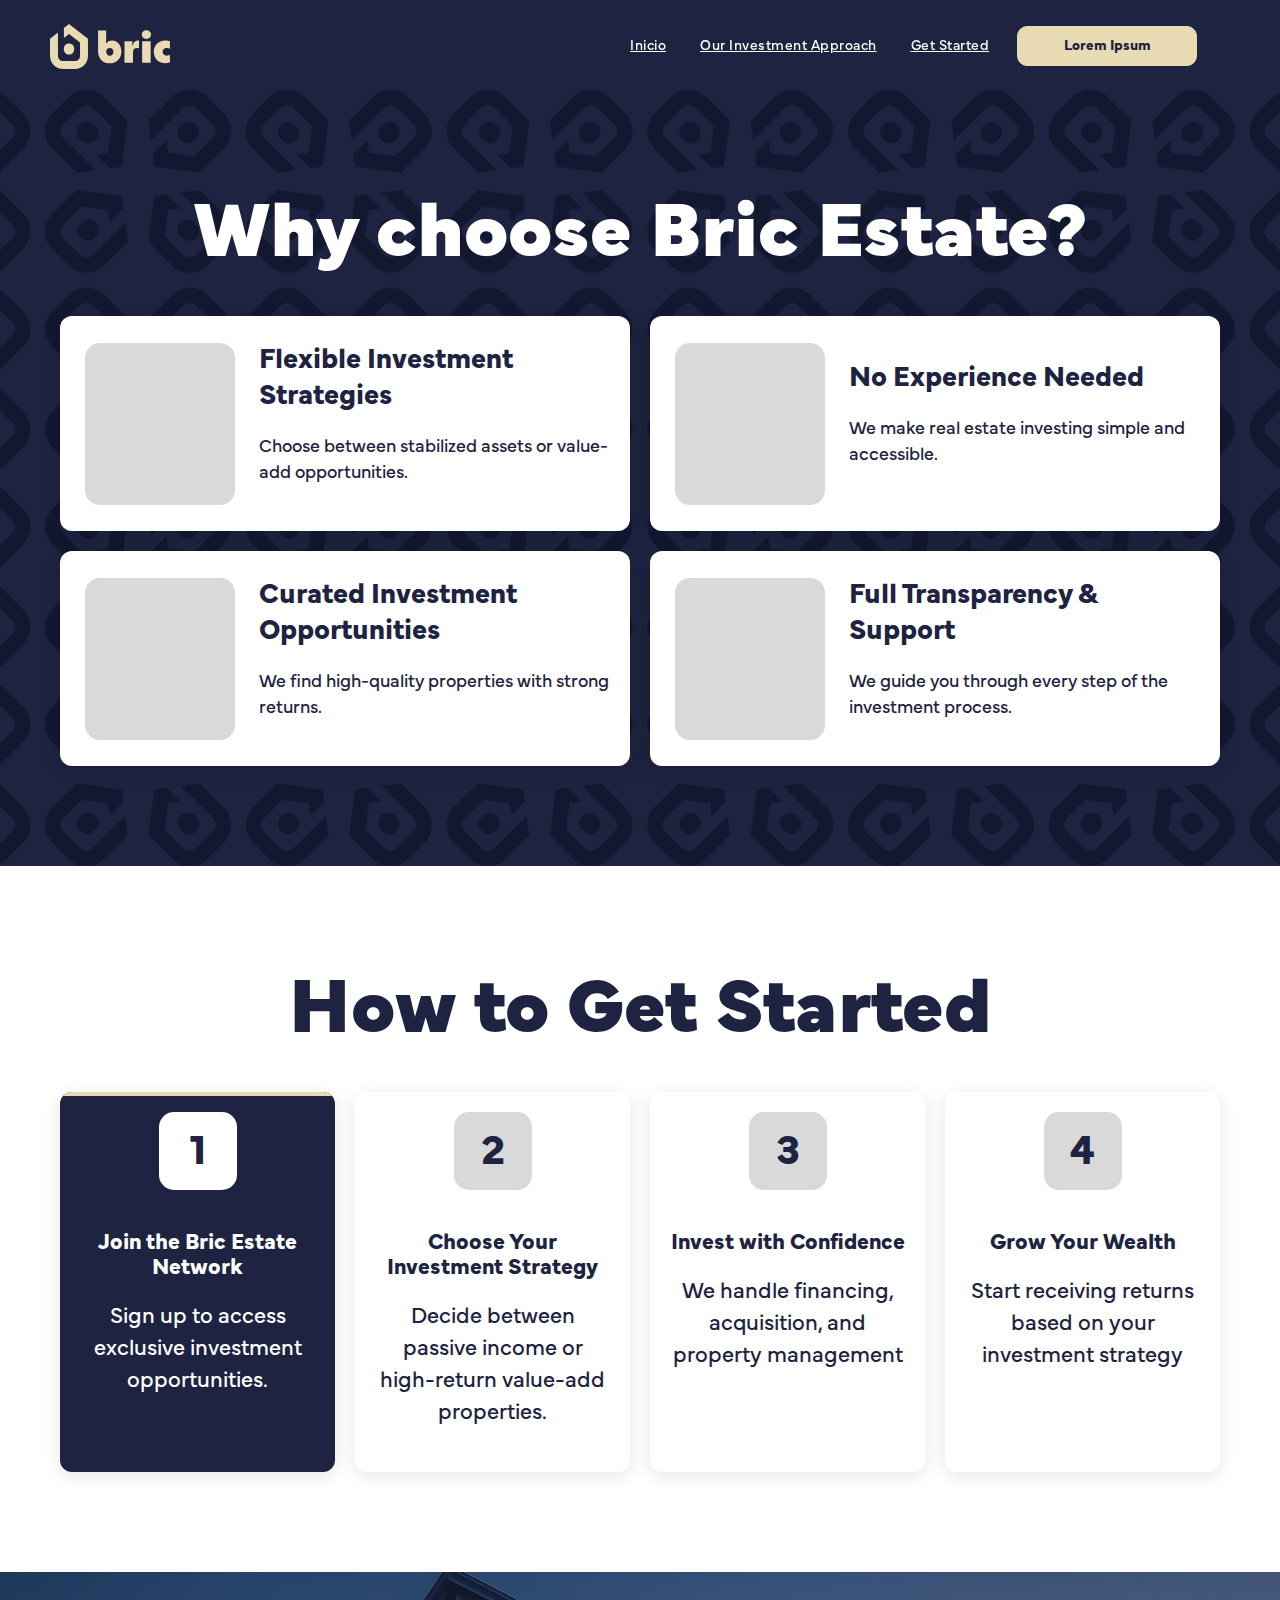
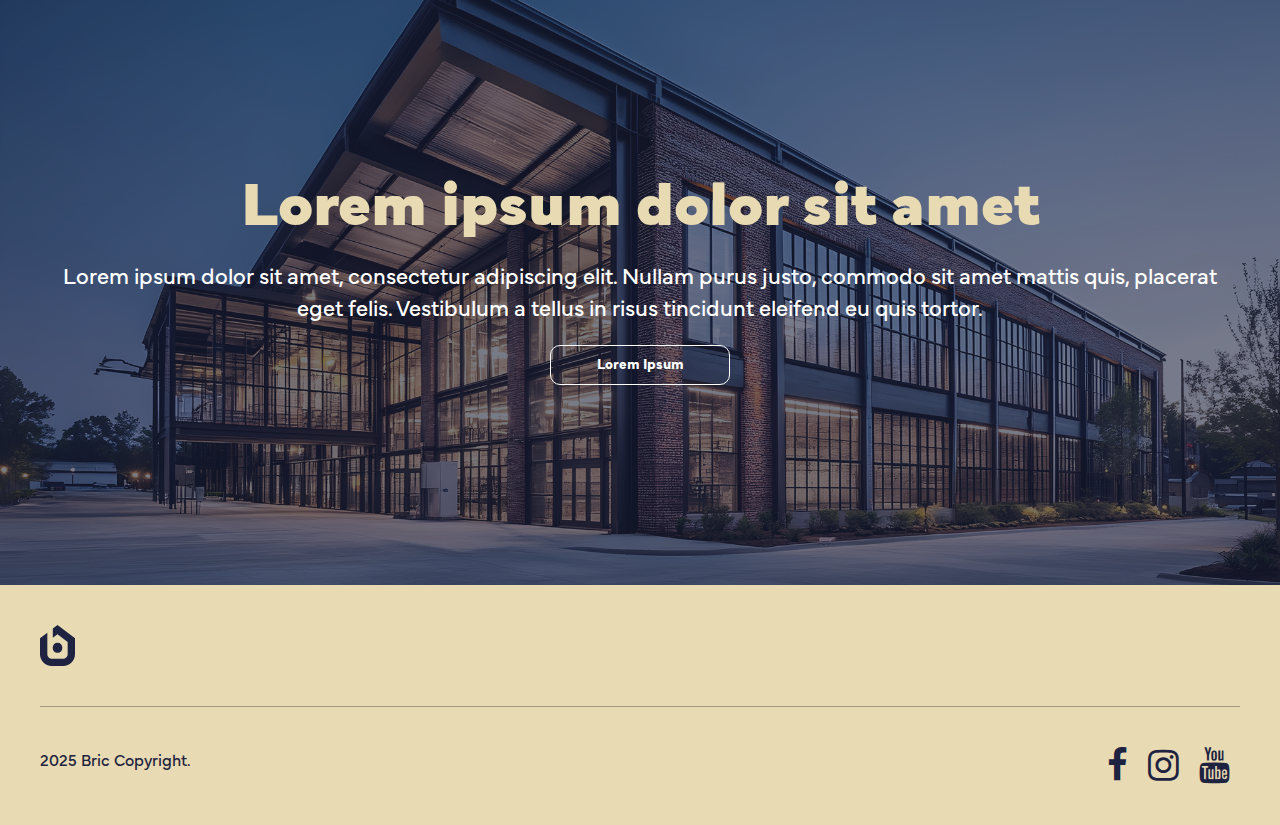
==== commit 2848e67c: "fix" ====
--- a/comenzar.html
+++ b/comenzar.html
@@ -5,8 +5,8 @@
     <meta charset="UTF-8">
     <link href="img/favicon.png" rel="shortcut icon">
     <meta name="viewport" content="width=device-width, initial-scale=1, maximum-scale=1">
-    <link href="css/main.css?v=43115" rel="stylesheet" type="text/css">
-    <script src="js/main.js?v=43115" type="text/javascript"></script>
+    <link href="css/main.css?v=55568" rel="stylesheet" type="text/css">
+    <script src="js/main.js?v=55568" type="text/javascript"></script>
     <!-- Meta tags facebook-->
     <meta property="og:title" content="#">
     <meta property="og:description" content="#">
@@ -49,37 +49,37 @@
                 </div>
               </div>
             </div>
-            <div class="header__right">
-              <div class="header__buttons"> 
-                <div class="header__button"> <a href="#" class="btn">Lorem Ipsum</a></div>
-              </div>
-              <div class="header__item header__item--ham">
-                <div class="header__ham"><span></span><span></span><span></span></div>
-              </div>
-            </div>
-            <div class="header__nav__mobile">
-              <div class="header__nav__opacity"> </div>
-              <div class="header__nav__nav"> 
-                <div class="header__nav__nav__header"> 
-                  <div class="header__nav__isotipo"> <img src="img/icons/logo-bric.svg"></div>
-                  <div class="header__nav__close">
-                    <div></div>
-                    <div></div>
-                  </div>
-                  <div class="header__nav__back">
-                    <div></div>
-                    <div></div>
-                    <div></div>
-                  </div>
-                </div>
-                <div class="header__nav__nav__body">
-                  <div class="header__nav__nav__menu"> 
-                    <ul>
-                      <li><a href="index.html">Inicio</a></li>
-                      <li><a href="enfoque.html">Our Investment Approach</a></li>
-                      <li><a href="comenzar.html">Get Started</a></li>
-                    </ul>
-                  </div>
+          </div>
+          <div class="header__right">
+            <div class="header__buttons"> 
+              <div class="header__button"> <a href="#" class="btn">Lorem Ipsum</a></div>
+            </div>
+            <div class="header__item header__item--ham">
+              <div class="header__ham"><span></span><span></span><span></span></div>
+            </div>
+          </div>
+          <div class="header__nav__mobile">
+            <div class="header__nav__opacity"> </div>
+            <div class="header__nav__nav"> 
+              <div class="header__nav__nav__header"> 
+                <div class="header__nav__isotipo"> <img src="img/icons/logo-bric.svg"></div>
+                <div class="header__nav__close">
+                  <div></div>
+                  <div></div>
+                </div>
+                <div class="header__nav__back">
+                  <div></div>
+                  <div></div>
+                  <div></div>
+                </div>
+              </div>
+              <div class="header__nav__nav__body">
+                <div class="header__nav__nav__menu"> 
+                  <ul>
+                    <li><a href="index.html">Inicio</a></li>
+                    <li><a href="enfoque.html">Our Investment Approach</a></li>
+                    <li><a href="comenzar.html">Get Started</a></li>
+                  </ul>
                 </div>
               </div>
             </div>
@@ -100,7 +100,7 @@
             <div class="cols cols-gutter-2">
               <div class="col-md-6">
                 <article class="article--why">
-                  <div class="article__image"><img src="img/uploads/1.png"></div>
+                  <div class="article__image"><img src="img/uploads/image-media-2.png"></div>
                   <div class="article__body">
                     <h4 class="article__title">Flexible Investment Strategies</h4>
                     <p>Choose between stabilized assets or value-add opportunities.</p>
@@ -109,7 +109,7 @@
               </div>
               <div class="col-md-6">
                 <article class="article--why">
-                  <div class="article__image"><img src="img/uploads/2.png"></div>
+                  <div class="article__image"><img src="img/uploads/image-media-2.png"></div>
                   <div class="article__body">
                     <h4 class="article__title">No Experience Needed</h4>
                     <p>We make real estate investing simple and accessible.</p>
@@ -118,7 +118,7 @@
               </div>
               <div class="col-md-6">
                 <article class="article--why">
-                  <div class="article__image"><img src="img/uploads/3.png"></div>
+                  <div class="article__image"><img src="img/uploads/image-media-2.png"></div>
                   <div class="article__body">
                     <h4 class="article__title">Curated Investment Opportunities</h4>
                     <p>We find high-quality properties with strong returns.</p>
@@ -127,7 +127,7 @@
               </div>
               <div class="col-md-6">
                 <article class="article--why">
-                  <div class="article__image"><img src="img/uploads/4.png"></div>
+                  <div class="article__image"><img src="img/uploads/image-media-2.png"></div>
                   <div class="article__body">
                     <h4 class="article__title">Full Transparency & Support</h4>
                     <p>We guide you through every step of the investment process.</p>
@@ -146,7 +146,7 @@
           <div class="section__body">
             <div class="cols cols-gutter-2">
               <div class="col-md-3">
-                <article class="article--started current">
+                <article class="article--started">
                   <div class="article__number"><span>1</span></div>
                   <h4 class="article__title">Join the Bric Estate Network</h4>
                   <p>Sign up to access exclusive investment opportunities.</p>
@@ -184,7 +184,7 @@
         <div class="section__wrap section__wrap--big">
           <div class="section__body">
             <div class="section__content">
-              <h3 class="h1 section__title">Lorem ipsum dolor sit amet</h3>
+              <h3 class="h2 section__title">Lorem ipsum dolor sit amet</h3>
               <p>Lorem ipsum dolor sit amet, consectetur adipiscing elit. Nullam purus justo, commodo sit amet mattis quis, placerat eget felis. Vestibulum a tellus in risus tincidunt eleifend eu quis tortor.</p><a href="#" class="btn btn--transparent">Lorem Ipsum</a>
             </div>
           </div>
@@ -202,11 +202,11 @@
         </div>
         <div class="footer__secondary">
           <div class="footer__copyright">
-            <p>Copyright © 2025 Optimus - Todos los derechos reservados.</p>
+            <p>2025 Bric Copyright.</p>
           </div>
           <div class="footer__socials"> 
+            <div class="footer__social"> <a href="#"><span class="fa fa-facebook"></span></a></div>
             <div class="footer__social"> <a href="#"><span class="fa fa-instagram"></span></a></div>
-            <div class="footer__social"> <a href="#"><span class="fa fa-facebook"></span></a></div>
             <div class="footer__social"> <a href="#"><span class="fa fa-youtube"></span></a></div>
           </div>
         </div>
--- a/css/main.css
+++ b/css/main.css
@@ -49,7 +49,7 @@
 input,
 textarea,
 select {
-  font-family: 'Ubuntu', sans-serif;
+  font-family: 'Mundial', sans-serif;
   font-size: 16px;
   line-height: 22px;
   color: #1d2340;
@@ -89,7 +89,7 @@
 .h4,
 .h5 {
   margin-bottom: 10px;
-  font-family: 'Ubuntu', sans-serif;
+  font-family: 'Mundial', sans-serif;
   font-weight: 500;
 }
 p {
@@ -97,14 +97,14 @@
 }
 h1,
 .h1 {
-  font-size: 38px;
-  line-height: 42px;
+  font-size: 62px;
+  line-height: 69px;
 }
 @media (min-width: 960px) {
   h1,
   .h1 {
-    font-size: 46px;
-    line-height: 51px;
+    font-size: 78px;
+    line-height: 86px;
   }
 }
 h2,
@@ -115,8 +115,8 @@
 @media (min-width: 720px) {
   h2,
   .h2 {
-    font-size: 38px;
-    line-height: 42px;
+    font-size: 62px;
+    line-height: 69px;
   }
 }
 h3,
@@ -1740,6 +1740,7 @@
   line-height: 26px;
 }
 article.article--started {
+  position: relative;
   text-align: center;
 }
 @media (min-width: 720px) {
@@ -1751,8 +1752,23 @@
   background-color: #1d2340;
   color: #fff;
 }
+article.article--started.current:after {
+  width: 100%;
+  opacity: 1;
+}
 article.article--started.current .article__number {
   background-color: #fff;
+}
+article.article--started:after {
+  content: "";
+  position: absolute;
+  top: 0px;
+  left: 0;
+  width: 0px;
+  height: 4px;
+  background-color: #e8dab2;
+  transition: width 3s linear;
+  opacity: 0;
 }
 article.article--started .article__number {
   width: 78px;
@@ -1897,27 +1913,33 @@
           animation-delay: 1.2s;
 }
 @font-face {
-  font-family: 'adobe';
-  src: url("../fonts/AdobeClean-Light.ttf") format('opentype');
+  font-family: 'Mundial';
+  src: url("../fonts/MundialLight.otf") format('opentype');
   font-weight: 300;
   font-style: normal;
 }
 @font-face {
-  font-family: 'adobe';
-  src: url("../fonts/AdobeClean-LightIt.ttf") format('opentype');
+  font-family: 'Mundial';
+  src: url("../fonts/MundialLightItalic.otf") format('opentype');
   font-weight: 300;
   font-style: italic;
 }
 @font-face {
-  font-family: 'adobe';
-  src: url("../fonts/AdobeClean-Regular.ttf") format('opentype');
+  font-family: 'Mundial';
+  src: url("../fonts/MundialRegular.otf") format('opentype');
   font-weight: 400;
   font-style: normal;
 }
 @font-face {
-  font-family: 'adobe';
-  src: url("../fonts/AdobeClean-Bold.ttf") format('opentype');
+  font-family: 'Mundial';
+  src: url("../fonts/MundialBold.otf") format('opentype');
   font-weight: bold;
+  font-style: normal;
+}
+@font-face {
+  font-family: 'Mundial';
+  src: url("../fonts/MundialBlack.otf") format('opentype');
+  font-weight: 900;
   font-style: normal;
 }
 footer {
@@ -2292,6 +2314,10 @@
   margin: 0 auto;
   height: 100%;
   padding: 0 10px;
+  display: -ms-flexbox;
+  display: flex;
+  -ms-flex-pack: justify;
+      justify-content: space-between;
 }
 header .header__logo {
   -webkit-animation: fadeIn 0.4s ease;
@@ -2700,6 +2726,10 @@
     line-height: 90px;
   }
   header .header__wrap {
+    display: -ms-flexbox;
+    display: flex;
+    -ms-flex-pack: justify;
+        justify-content: space-between;
     padding: 0 40px;
   }
   header .header__primary {
@@ -2715,6 +2745,7 @@
         justify-content: space-between;
     -ms-flex-align: center;
         align-items: center;
+    width: 100%;
   }
   header .header__logo {
     margin-right: 20px;
@@ -2835,6 +2866,7 @@
   }
   header .header__nav {
     display: inline-block;
+    margin-right: 10px;
   }
   header .header__nav ul li {
     display: inline-block;
@@ -2857,6 +2889,7 @@
     font-size: 14px;
     font-weight: 400;
     color: #fff;
+    text-decoration: underline;
   }
   header .header__nav ul li a .fa {
     margin-left: 10px;
@@ -3165,9 +3198,9 @@
   height: 100%;
 }
 section .section__title {
-  font-weight: bold;
+  font-weight: 900;
   margin-bottom: 20px;
-  font-family: 'Ubuntu', sans-serif;
+  font-family: 'Mundial', sans-serif;
 }
 section p {
   margin-bottom: 20px;
@@ -3459,7 +3492,7 @@
 section.section--hero .section__body .section__content .section__title {
   font-size: 36px;
   line-height: 48px;
-  font-weight: bold;
+  font-weight: 900;
 }
 @media (min-width: 720px) {
   section.section--hero .section__body .section__content .section__title {
@@ -3493,7 +3526,7 @@
 section.section--banner .section__body .section__content {
   text-align: center;
   color: #fff;
-  max-width: 800px;
+  max-width: 1200px;
   margin: 0 auto;
 }
 section.section--banner .section__body .section__content .section__title {
@@ -3554,6 +3587,7 @@
 }
 section.section--why .section__header {
   text-align: center;
+  max-width: 1200px;
 }
 .tabs {
   display: -ms-flexbox;
@@ -3595,7 +3629,7 @@
   line-height: 22px;
   font-weight: 300;
   color: #ababab;
-  font-family: 'Ubuntu', sans-serif;
+  font-family: 'Mundial', sans-serif;
   margin-bottom: 0;
   padding-left: 30px;
 }
@@ -3631,10 +3665,6 @@
 }
 .tabs .tabs__header .tab.tab--current:after {
   width: 100%;
-  opacity: 1;
-}
-.tabs .tabs__header .tab.tab--current:before {
-  left: calc(100% - 12px);
   opacity: 1;
 }
 .tabs .tabs__body {
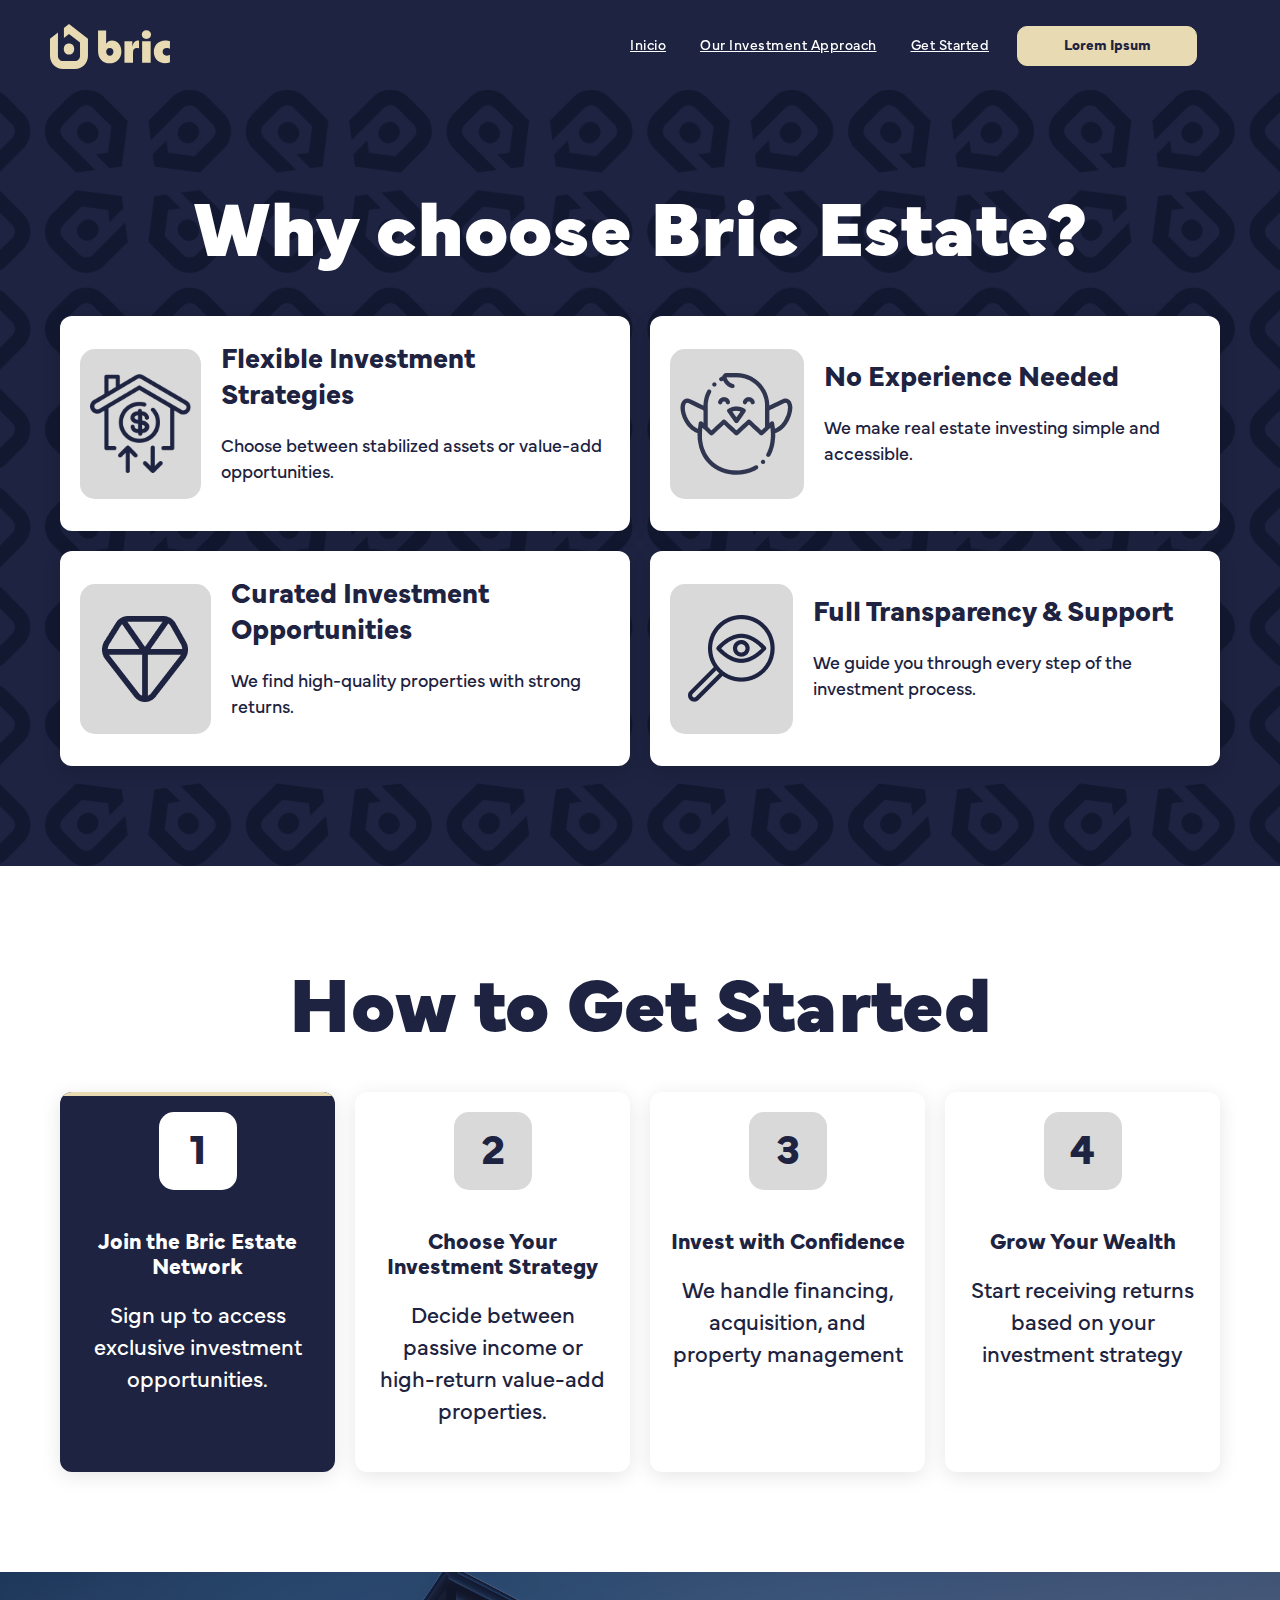
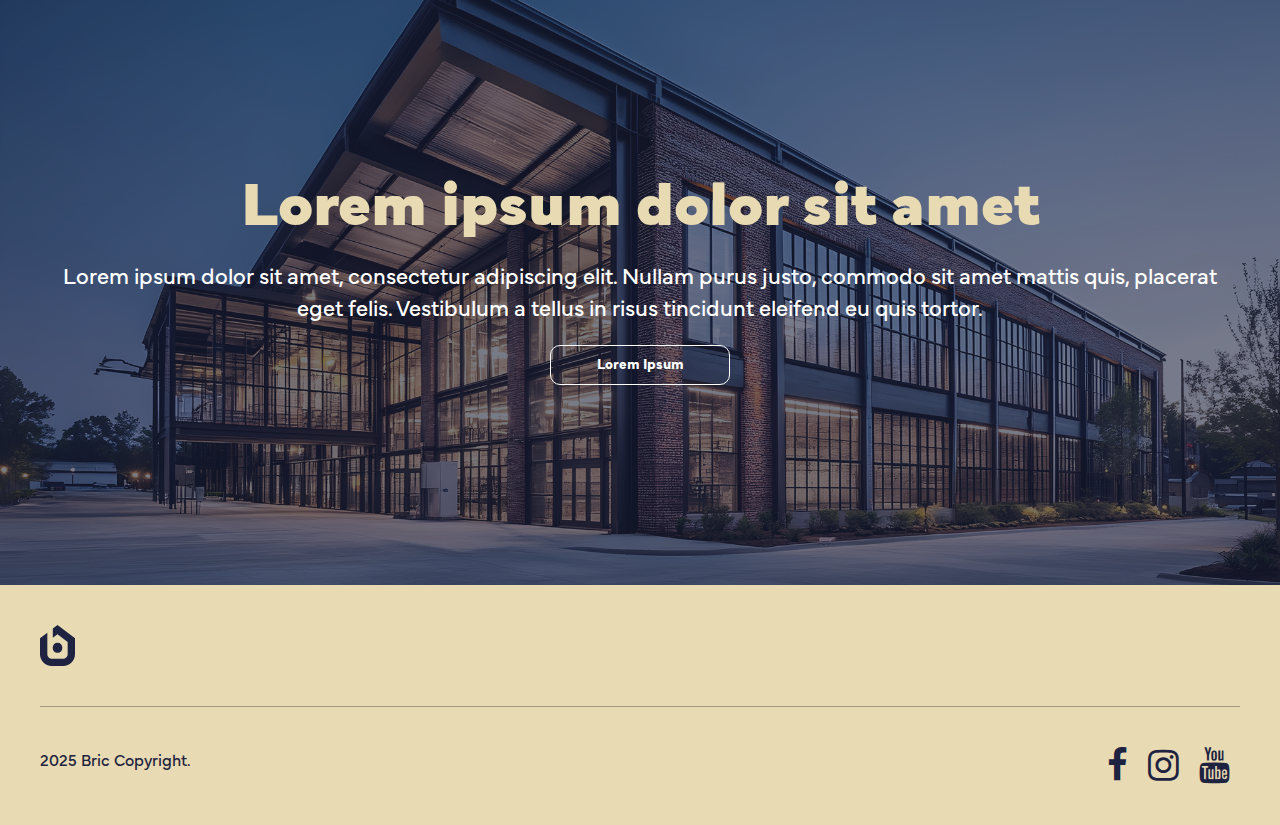
==== commit 4d7936d8: "fix" ====
--- a/comenzar.html
+++ b/comenzar.html
@@ -5,8 +5,8 @@
     <meta charset="UTF-8">
     <link href="img/favicon.png" rel="shortcut icon">
     <meta name="viewport" content="width=device-width, initial-scale=1, maximum-scale=1">
-    <link href="css/main.css?v=55568" rel="stylesheet" type="text/css">
-    <script src="js/main.js?v=55568" type="text/javascript"></script>
+    <link href="css/main.css?v=10791" rel="stylesheet" type="text/css">
+    <script src="js/main.js?v=10791" type="text/javascript"></script>
     <!-- Meta tags facebook-->
     <meta property="og:title" content="#">
     <meta property="og:description" content="#">
@@ -100,7 +100,7 @@
             <div class="cols cols-gutter-2">
               <div class="col-md-6">
                 <article class="article--why">
-                  <div class="article__image"><img src="img/uploads/image-media-2.png"></div>
+                  <div class="article__image"><img src="img/icons/icon-why-1.png"></div>
                   <div class="article__body">
                     <h4 class="article__title">Flexible Investment Strategies</h4>
                     <p>Choose between stabilized assets or value-add opportunities.</p>
@@ -109,7 +109,7 @@
               </div>
               <div class="col-md-6">
                 <article class="article--why">
-                  <div class="article__image"><img src="img/uploads/image-media-2.png"></div>
+                  <div class="article__image"><img src="img/icons/icon-why-2.png"></div>
                   <div class="article__body">
                     <h4 class="article__title">No Experience Needed</h4>
                     <p>We make real estate investing simple and accessible.</p>
@@ -118,7 +118,7 @@
               </div>
               <div class="col-md-6">
                 <article class="article--why">
-                  <div class="article__image"><img src="img/uploads/image-media-2.png"></div>
+                  <div class="article__image"><img src="img/icons/icon-why-3.png"></div>
                   <div class="article__body">
                     <h4 class="article__title">Curated Investment Opportunities</h4>
                     <p>We find high-quality properties with strong returns.</p>
@@ -127,7 +127,7 @@
               </div>
               <div class="col-md-6">
                 <article class="article--why">
-                  <div class="article__image"><img src="img/uploads/image-media-2.png"></div>
+                  <div class="article__image"><img src="img/icons/icon-why-4.png"></div>
                   <div class="article__body">
                     <h4 class="article__title">Full Transparency & Support</h4>
                     <p>We guide you through every step of the investment process.</p>
--- a/css/main.css
+++ b/css/main.css
@@ -1684,7 +1684,10 @@
   margin-bottom: 20px;
 }
 article.article--feature .article__icon img {
-  width: 80px;
+  width: initial;
+  height: initial;
+  max-width: 80px;
+  max-height: 78px;
 }
 article.article--feature .article__body {
   max-width: 80%;
@@ -1721,6 +1724,17 @@
   }
 }
 article.article--why .article__image {
+  background-color: #d9d9d9;
+  border-radius: 15px;
+  padding: 10px;
+  display: -ms-flexbox;
+  display: flex;
+  -ms-flex-pack: center;
+      justify-content: center;
+  -ms-flex-align: center;
+      align-items: center;
+  width: 100px;
+  height: 100px;
   margin-bottom: 20px;
 }
 @media (min-width: 720px) {
@@ -1729,6 +1743,8 @@
     width: 100%;
     max-width: 30%;
     margin-right: 20px;
+    width: 150px;
+    height: 150px;
   }
 }
 article.article--why .article__body .article__title {
